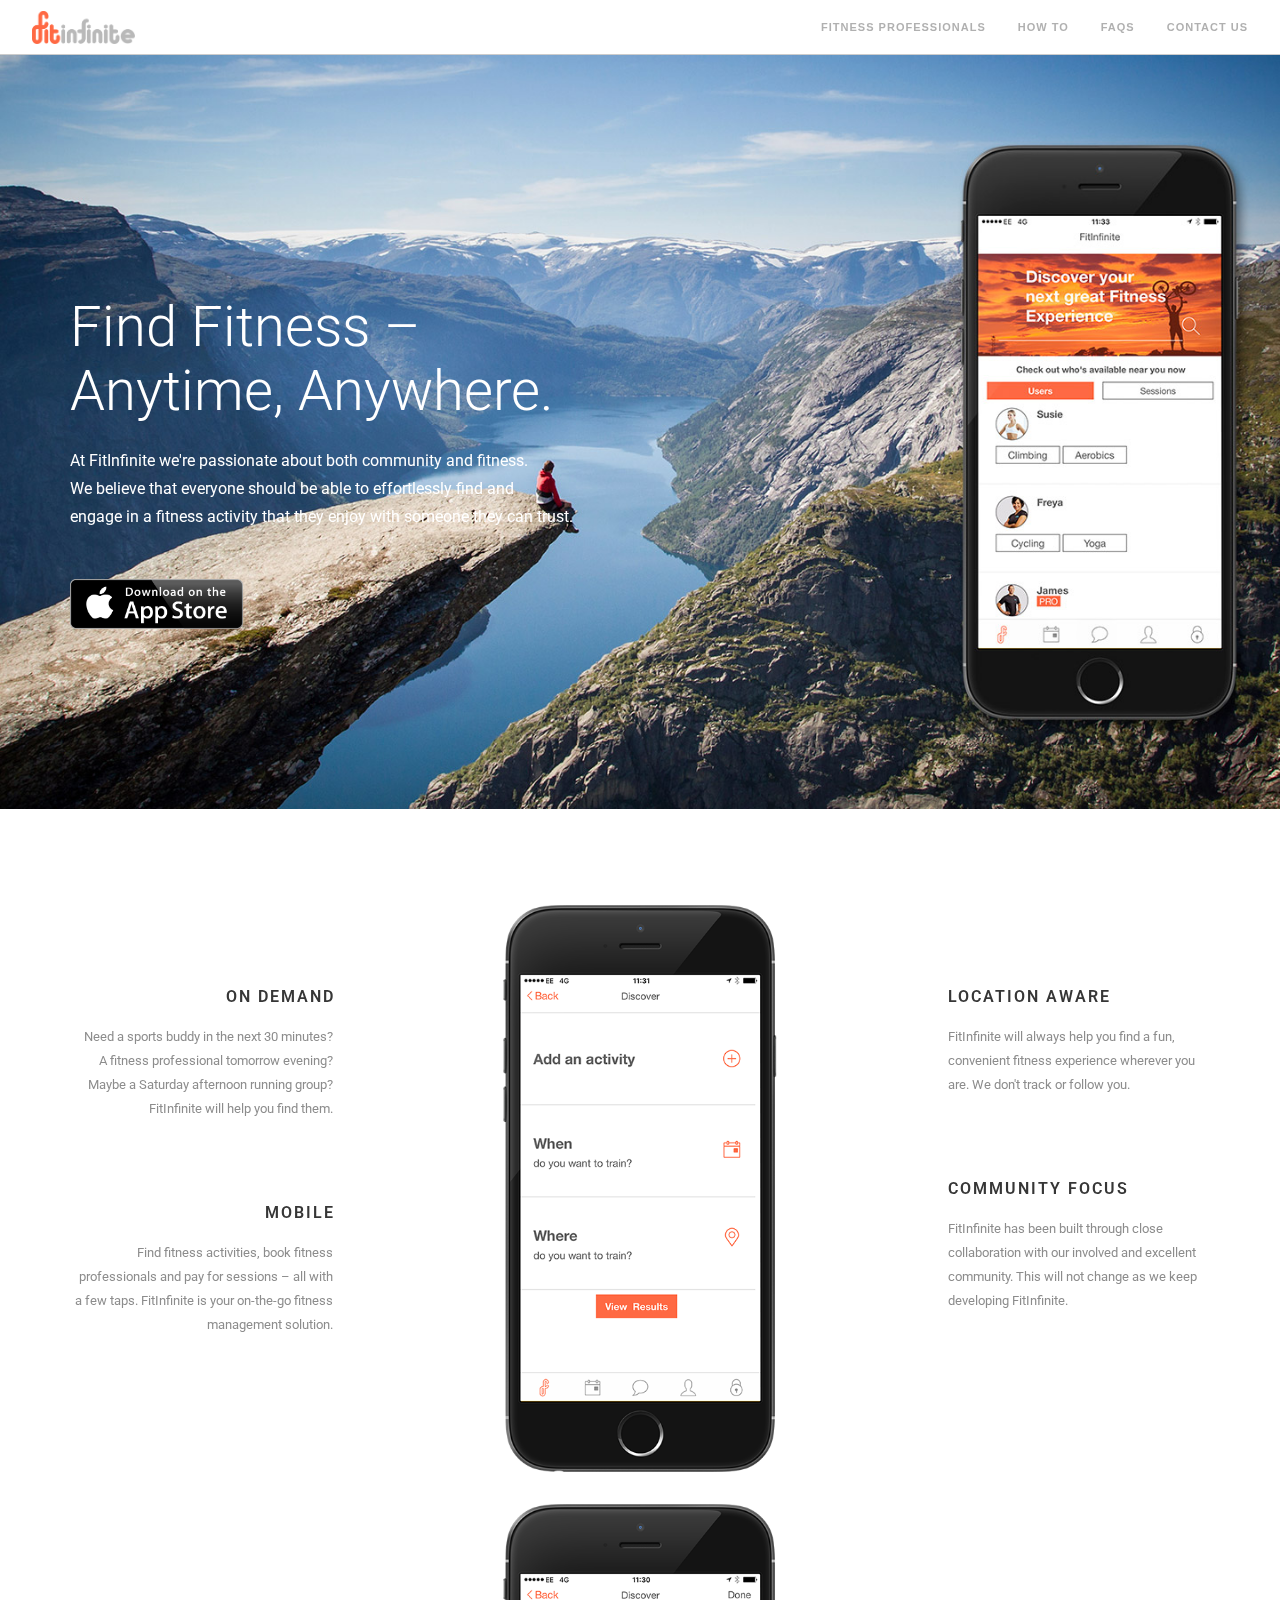
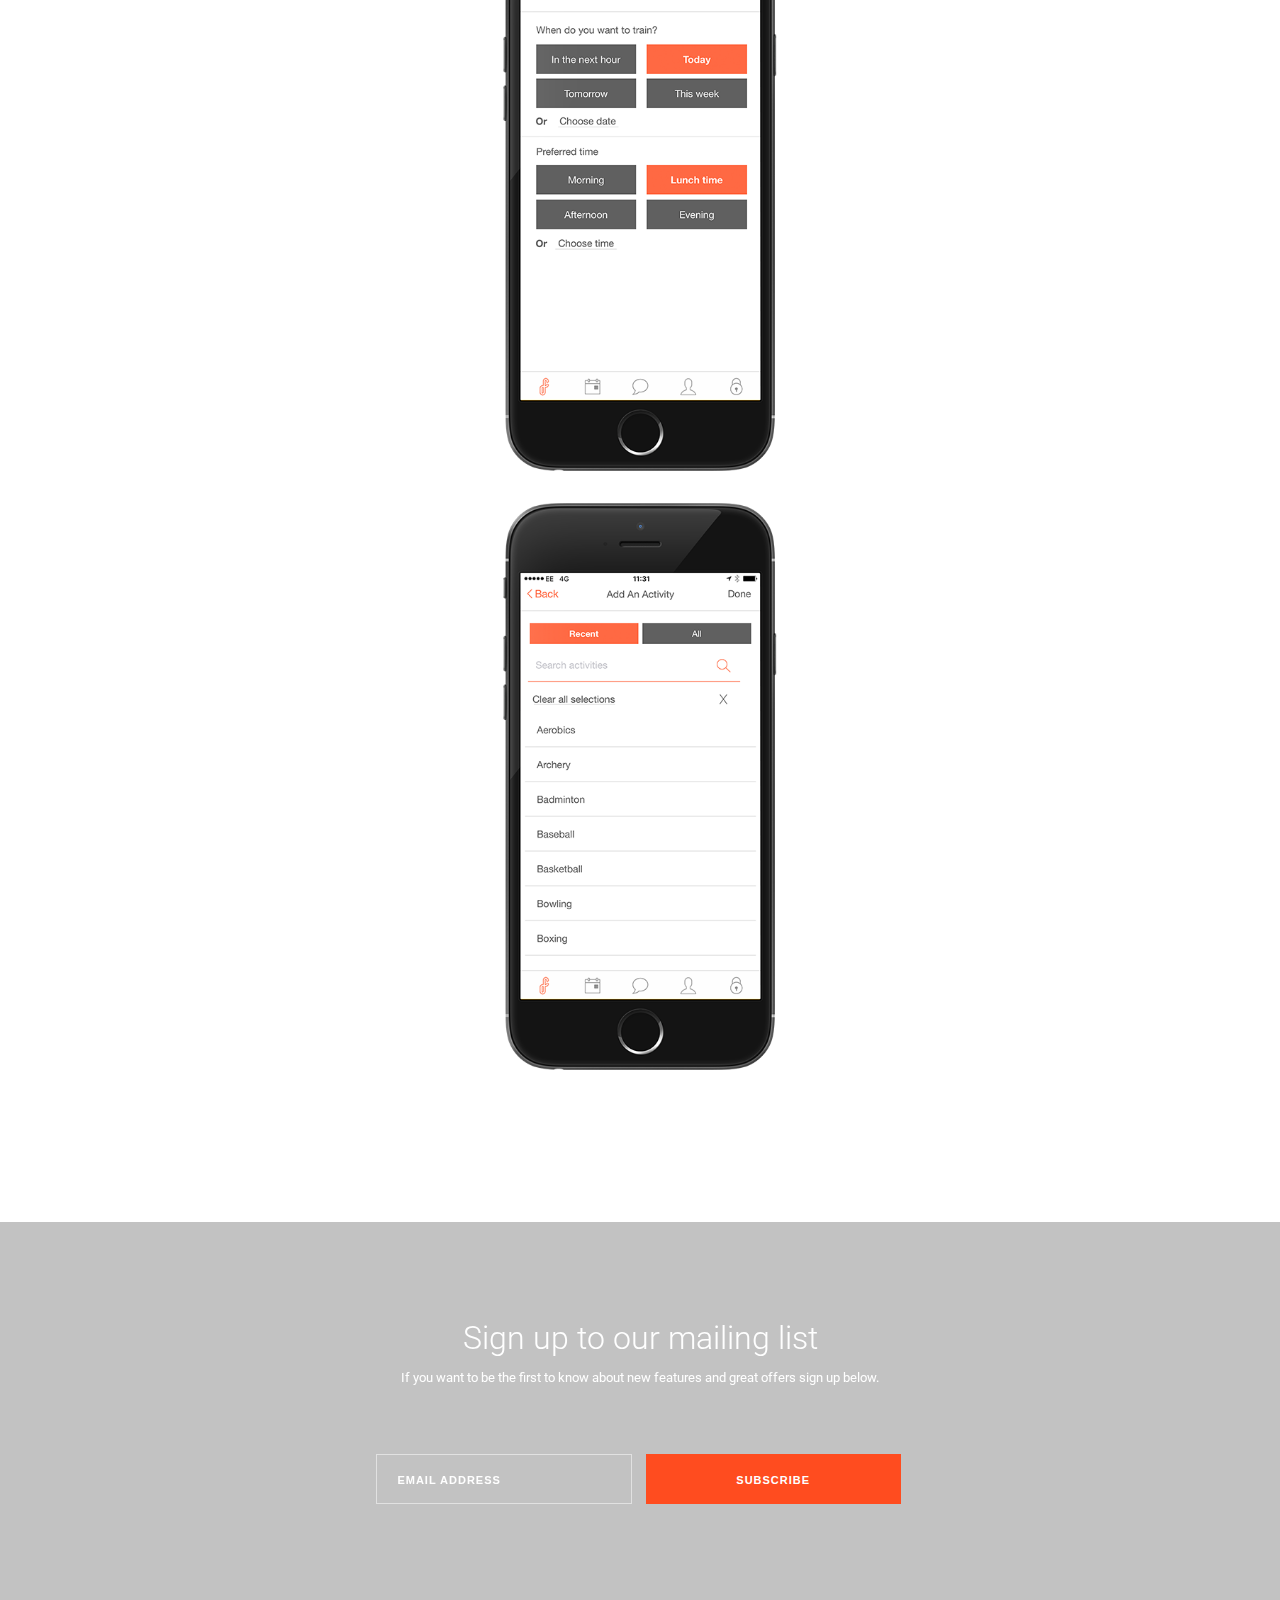
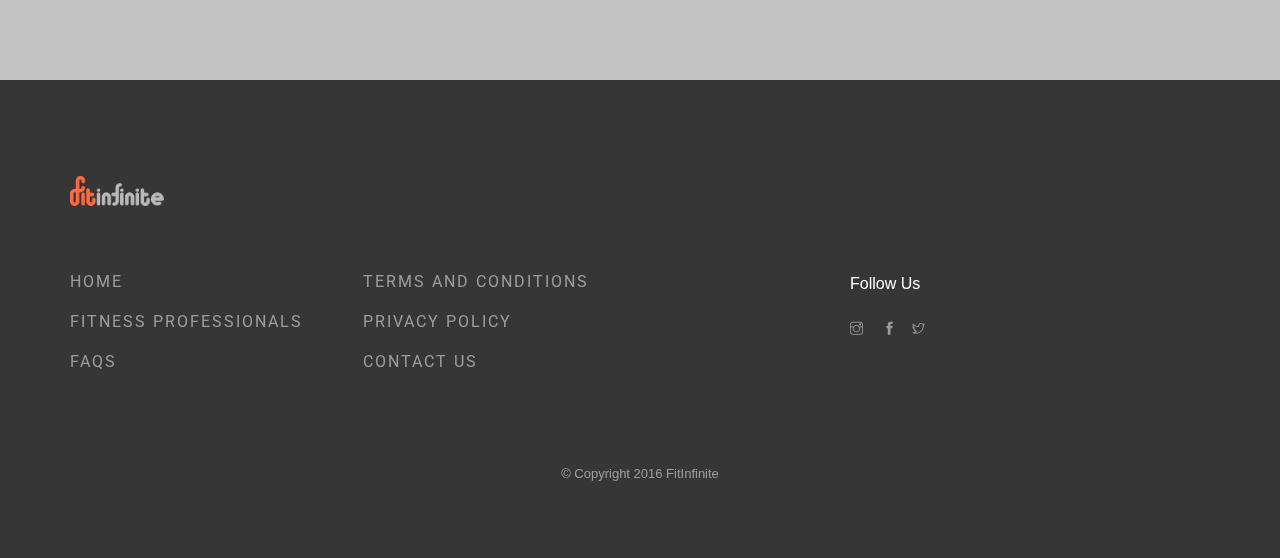
==== index.html @ f6d62c4b "Updates all website pages for app launch, added new pages and tweaked CSS." ====
<!doctype html>
<html lang="en">
    <head>
        <meta charset="utf-8">
        <title>FitInfinite</title>
        <meta name="description" content="fitinfinite, home page, sports buddy, trainer, fitness professional, fitness buddy, fitness app, sports app, trainer app, fitness app"/>
        <meta name="viewport" content="width=device-width, initial-scale=1.0">
        <link href="css/font-awesome.min.css" rel="stylesheet" type="text/css" media="all">
        <link href="css/themify-icons.css" rel="stylesheet" type="text/css" media="all" />
        <link href="css/bootstrap.css" rel="stylesheet" type="text/css" media="all" />
        <link href="css/theme-orange.css" rel="stylesheet" type="text/css" media="all" />
        <link href="css/custom.css" rel="stylesheet" type="text/css" media="all" />
        <link href='http://fonts.googleapis.com/css?family=Lato:300,400%7CRaleway:100,400,300,500,600,700%7COpen+Sans:400,500,600' rel='stylesheet' type='text/css'>
        <link href="http://fonts.googleapis.com/css?family=Roboto:100,300,400,600,700" rel="stylesheet" type="text/css">
        <link href="css/font-roboto.css" rel="stylesheet" type="text/css">
        <script>
          (function(i,s,o,g,r,a,m){i['GoogleAnalyticsObject']=r;i[r]=i[r]||function(){
          (i[r].q=i[r].q||[]).push(arguments)},i[r].l=1*new Date();a=s.createElement(o),
          m=s.getElementsByTagName(o)[0];a.async=1;a.src=g;m.parentNode.insertBefore(a,m)
          })(window,document,'script','https://www.google-analytics.com/analytics.js','ga');

          ga('create', 'UA-62111840-4', 'auto');
          ga('send', 'pageview');

        </script>
    </head>

    <body class="scroll-assist">

		<div class="nav-container"><nav>
		        <div class="nav-bar">
		            <div class="module left">
		                <a href="index.html" target="_self">
		                    <img class="logo logo-light" alt="Foundry" src="img/logo-light.png">
		                    <div class="vnu"><img class="logo logo-dark" alt="FitInfinite" src="img/fitinfinite-website-logo.png"></div>
		                </a>
		            </div>
		            <div class="module widget-handle mobile-toggle right visible-sm visible-xs">
		                <i class="ti-menu"></i>
		            </div>
		            <div class="module-group right">
		                <div class="module left">
		                    <ul class="menu">
                          <li>
                              <a href="fitnessprofessionals.html" target="_self">Fitness Professionals</a>
                          </li><li class="vpf">
                              <a href="howto.html" class="inner-link" target="_self">How To</a>
                          </li><li class="vpf">
                              <a href="faqs.html" target="_self">FAQs</a>
                          </li><li class="vpf">
                              <a href="contactus.html" target="_self">Contact Us</a>
                          </li>


		                    </ul>
		                </div>


		            </div>

		        </div>
		    </nav>

		</div>

		<div class="main-container">

		<section class="image-bg pt240 pb180 pt-xs-80 pb-xs-80">
				<div class="background-image-holder">
					<img alt="image" class="background-image" src="img/fitinfinite-homepage-iphone.jpg">
				</div>

				<div class="container">
					<div class="row">
						<div class="col-md-8 col-sm-12">
							<h1>Find Fitness – <br>Anytime, Anywhere.</h1>
							<p class="lead mb48 mb-xs-32">At FitInfinite we're passionate about both community and fitness.&nbsp;<br>We believe that everyone should be able to effortlessly find and <br>engage in a fitness activity that they enjoy with someone they can trust.</p>
							<a href="#">
								<img class="image-xs" alt="App Store" src="img/appstore.png">
							</a>
						</div>
					</div>

				</div>

			</section>

			<section>
				<div class="container">
					<div class="row">
						<div class="col-md-6 col-md-push-3 text-center">
							<div class="image-slider slider-paging-controls controls-outside">
								<ul class="slides">

									<li class="mb32">
										<img alt="FitInfinite app" src="img/fitinfinite-website-home-carousel-1.png">
									</li><li class="mb32">
										<img alt="FitInfinite app" src="img/fitinfinite-website-home-carousel-2.png">
									</li><li class="mb32">
										<img alt="FitInfinite app" src="img/fitinfinite-website-home-carousel-3.png">
									</li>

								</ul>
							</div>
						</div>

						<div class="col-md-3 col-md-pull-6">
							<div class="mt80 mt-xs-80 text-right text-left-xs">
								<h5 class="uppercase bold mb16">on demand</h5>
								<p class="fade-1-4">Need a sports buddy in the next 30 minutes? <br>A fitness professional tomorrow evening?<br>Maybe a Saturday afternoon running group? FitInfinite will help you find them.
								</p>
							</div>

							<div class="mt80 mt-xs-0 text-right text-left-xs">
								<h5 class="uppercase bold mb16">Mobile</h5>
								<p class="fade-1-4">
									Find fitness activities, book fitness professionals and pay for sessions – all with a few taps. FitInfinite is your on-the-go fitness management solution.
								</p>
							</div>
						</div>

						<div class="col-md-3">
							<div class="mt80 mt-xs-0">
								<h5 class="uppercase bold mb16">Location aware</h5>
								<p class="fade-1-4">FitInfinite will always help you find a fun, convenient fitness experience wherever you are. We don't track or follow you. </p>
							</div>

							<div class="mt80 mt-xs-0">
								<h5 class="uppercase bold mb16">community focus</h5>
								<p class="fade-1-4">FitInfinite has been built through close collaboration with our involved and excellent community.&nbsp;This will not change as we keep developing FitInfinite.</p>
							</div>
						</div>
					</div>

				</div>

			</section>

			<section class="image-bg overlay parallax">
		            <div class="background-image-holder">
		                <img alt="image" class="background-image" src="img/home-2-5.jpg">
		            </div>
		            <div class="container">
		                <div class="row mb40 mb-xs-24">
		                    <div class="col-sm-12 text-center">
		                        <h3 class="mb8">Sign up to our mailing list</h3>
		                        <p>If you want to be the first to know about new features and great offers sign up below.</p>
		                    </div>
		                </div>

		                <div class="row mb80 mb-xs-24">
		                    <div class="col-sm-6 col-sm-offset-3">
		                        <form class="form-newsletter halves" data-success="Thanks for subscribing!" data-error="Oops, that doesn't look like a valid email address. Please try again.">
		                            <input type="text" name="email" class="mb0 transparent validate-email validate-required signup-email-field" placeholder="Email Address">
		                            <button type="submit" class="mb0">Subscribe</button>
		                            <iframe srcdoc="<!-- Begin MailChimp Signup Form --> <link href=&quot;//cdn-images.mailchimp.com/embedcode/classic-10_7.css&quot; rel=&quot;stylesheet&quot; type=&quot;text/css&quot;> <style type=&quot;text/css&quot;> 	#mc_embed_signup{background:#fff; clear:left; font:14px Helvetica,Arial,sans-serif; } 	/* Add your own MailChimp form style overrides in your site stylesheet or in this style block. 	   We recommend moving this block and the preceding CSS link to the HEAD of your HTML file. */ </style> <div id=&quot;mc_embed_signup&quot;> <form action=&quot;//fitinfinite.us11.list-manage.com/subscribe/post?u=5bc801bda2209644a57f7d659&amp;amp;id=4d3ee7afa7&quot; method=&quot;post&quot; id=&quot;mc-embedded-subscribe-form&quot; name=&quot;mc-embedded-subscribe-form&quot; class=&quot;validate&quot; target=&quot;_blank&quot; novalidate>     <div id=&quot;mc_embed_signup_scroll&quot;> 	<h2>Subscribe to our mailing list</h2> <div class=&quot;indicates-required&quot;><span class=&quot;asterisk&quot;>*</span> indicates required</div> <div class=&quot;mc-field-group&quot;> 	<label for=&quot;mce-EMAIL&quot;>Email Address  <span class=&quot;asterisk&quot;>*</span> </label> 	<input type=&quot;email&quot; value=&quot;&quot; name=&quot;EMAIL&quot; class=&quot;required email&quot; id=&quot;mce-EMAIL&quot;> </div> 	<div id=&quot;mce-responses&quot; class=&quot;clear&quot;> 		<div class=&quot;response&quot; id=&quot;mce-error-response&quot; style=&quot;display:none&quot;></div> 		<div class=&quot;response&quot; id=&quot;mce-success-response&quot; style=&quot;display:none&quot;></div> 	</div>    <!-- real people should not fill this in and expect good things - do not remove this or risk form bot signups-->     <div style=&quot;position: absolute; left: -5000px;&quot; aria-hidden=&quot;true&quot;><input type=&quot;text&quot; name=&quot;b_5bc801bda2209644a57f7d659_4d3ee7afa7&quot; tabindex=&quot;-1&quot; value=&quot;&quot;></div>     <div class=&quot;clear&quot;><input type=&quot;submit&quot; value=&quot;Subscribe&quot; name=&quot;subscribe&quot; id=&quot;mc-embedded-subscribe&quot; class=&quot;button&quot;></div>     </div> </form> </div> <script type='text/javascript' src='//s3.amazonaws.com/downloads.mailchimp.com/js/mc-validate.js'></script><script type='text/javascript'>(function($) {window.fnames = new Array(); window.ftypes = new Array();fnames[0]='EMAIL';ftypes[0]='email';}(jQuery));var $mcj = jQuery.noConflict(true);</script> <!--End mc_embed_signup-->" class="mail-list-form">
		                            </iframe>
		                        </form>
		                    </div>
		                </div>



		            </div>

		        </section><footer class="footer-2 bg-dark pt96 pt-xs-40">
				<div class="container">
					<div class="row mb64 mb-xs-24">
						<div class="col-sm-12">
							<a href="#">
								<div class="vnu"><img alt="FitInfinite" class="image-xxs" src="img/fitinfinite-website-logo.png"></div>
							</a>
						</div>
					</div>
					<div class="row mb64 mb-xs-24">
						<div class="col-md-3 col-sm-4">
              <ul>
								<li><a href="index.html" target="_self"><h5 class="uppercase mb16 fade-on-hover">Home</h5></a></li>
								<li><a href="fitnessprofessionals.html" target="_self"><h5 class="uppercase mb16 fade-on-hover">Fitness Professionals</h5></a></li>
                <li><a href="faqs.html" target="_self"><h5 class="uppercase mb16 fade-on-hover vpf">FAQs</h5></a></li>
							</ul>
						</div>

						<div class="col-md-3 col-sm-4">
							<ul>
								<li><a href="termsandconditions.html" target="_self"><h5 class="uppercase mb16 fade-on-hover">Terms and Conditions</h5></a></li>
                <li><a href="privacypolicy.html" target="_self"><h5 class="uppercase mb16 fade-on-hover vpf">Privacy Policy</h5></a></li>
                <li><a href="contactus.html" target="_self"><h5 class="uppercase mb16 fade-on-hover vpf">Contact Us</h5></a></li>
							</ul>
						</div>

						<div class="col-md-4 col-md-offset-2 col-sm-4">
							<p class="lead">Follow Us</p>
							<ul class="list-inline social-list">
								<li><a href="https://www.instagram.com/fitinfinite/" target="_blank"><i class="ti ti-instagram"></i></a></li>
								<li><a href="https://www.facebook.com/fitinfinite" target="_blank"><i class="ti ti-facebook"></i></a></li><li class="vpf"><a href="https://twitter.com/fit_infinite" target="_blank"><i class="ti ti-twitter"></i></a></li>


							</ul>
						</div>
					</div>

					<div class="row fade-half">
						<div class="col-sm-12 text-center">
							<span>© Copyright 2016 FitInfinite</span>
						</div>
					</div>
				</div>
			</footer></div>


	<script src="js/jquery.min.js"></script>
        <script src="js/bootstrap.min.js"></script>
        <script src="js/smooth-scroll.min.js"></script>
        <script src="js/parallax.js"></script>
        <script src="js/scripts.js"></script>
    </body>
</html>
---- css/themify-icons.css ----
@font-face {
	font-family: 'themify';
	src:url('../fonts/themify.eot?');
	src:url('../fonts/themify.eot?#iefix-fvbane') format('embedded-opentype'),
		url('../fonts/themify.woff') format('woff'),
		url('../fonts/themify.ttf') format('truetype'),
		url('../fonts/themify.svg') format('svg');
	font-weight: normal;
	font-style: normal;
}

[class^="ti-"], [class*=" ti-"] {
	font-family: 'themify';
	speak: none;
	font-style: normal;
	font-weight: normal;
	font-variant: normal;
	text-transform: none;
	line-height: 1;

	/* Better Font Rendering =========== */
	-webkit-font-smoothing: antialiased;
	-moz-osx-font-smoothing: grayscale;
}

.ti-wand:before {
	content: "\e600";
}
.ti-volume:before {
	content: "\e601";
}
.ti-user:before {
	content: "\e602";
}
.ti-unlock:before {
	content: "\e603";
}
.ti-unlink:before {
	content: "\e604";
}
.ti-trash:before {
	content: "\e605";
}
.ti-thought:before {
	content: "\e606";
}
.ti-target:before {
	content: "\e607";
}
.ti-tag:before {
	content: "\e608";
}
.ti-tablet:before {
	content: "\e609";
}
.ti-star:before {
	content: "\e60a";
}
.ti-spray:before {
	content: "\e60b";
}
.ti-signal:before {
	content: "\e60c";
}
.ti-shopping-cart:before {
	content: "\e60d";
}
.ti-shopping-cart-full:before {
	content: "\e60e";
}
.ti-settings:before {
	content: "\e60f";
}
.ti-search:before {
	content: "\e610";
}
.ti-zoom-in:before {
	content: "\e611";
}
.ti-zoom-out:before {
	content: "\e612";
}
.ti-cut:before {
	content: "\e613";
}
.ti-ruler:before {
	content: "\e614";
}
.ti-ruler-pencil:before {
	content: "\e615";
}
.ti-ruler-alt:before {
	content: "\e616";
}
.ti-bookmark:before {
	content: "\e617";
}
.ti-bookmark-alt:before {
	content: "\e618";
}
.ti-reload:before {
	content: "\e619";
}
.ti-plus:before {
	content: "\e61a";
}
.ti-pin:before {
	content: "\e61b";
}
.ti-pencil:before {
	content: "\e61c";
}
.ti-pencil-alt:before {
	content: "\e61d";
}
.ti-paint-roller:before {
	content: "\e61e";
}
.ti-paint-bucket:before {
	content: "\e61f";
}
.ti-na:before {
	content: "\e620";
}
.ti-mobile:before {
	content: "\e621";
}
.ti-minus:before {
	content: "\e622";
}
.ti-medall:before {
	content: "\e623";
}
.ti-medall-alt:before {
	content: "\e624";
}
.ti-marker:before {
	content: "\e625";
}
.ti-marker-alt:before {
	content: "\e626";
}
.ti-arrow-up:before {
	content: "\e627";
}
.ti-arrow-right:before {
	content: "\e628";
}
.ti-arrow-left:before {
	content: "\e629";
}
.ti-arrow-down:before {
	content: "\e62a";
}
.ti-lock:before {
	content: "\e62b";
}
.ti-location-arrow:before {
	content: "\e62c";
}
.ti-link:before {
	content: "\e62d";
}
.ti-layout:before {
	content: "\e62e";
}
.ti-layers:before {
	content: "\e62f";
}
.ti-layers-alt:before {
	content: "\e630";
}
.ti-key:before {
	content: "\e631";
}
.ti-import:before {
	content: "\e632";
}
.ti-image:before {
	content: "\e633";
}
.ti-heart:before {
	content: "\e634";
}
.ti-heart-broken:before {
	content: "\e635";
}
.ti-hand-stop:before {
	content: "\e636";
}
.ti-hand-open:before {
	content: "\e637";
}
.ti-hand-drag:before {
	content: "\e638";
}
.ti-folder:before {
	content: "\e639";
}
.ti-flag:before {
	content: "\e63a";
}
.ti-flag-alt:before {
	content: "\e63b";
}
.ti-flag-alt-2:before {
	content: "\e63c";
}
.ti-eye:before {
	content: "\e63d";
}
.ti-export:before {
	content: "\e63e";
}
.ti-exchange-vertical:before {
	content: "\e63f";
}
.ti-desktop:before {
	content: "\e640";
}
.ti-cup:before {
	content: "\e641";
}
.ti-crown:before {
	content: "\e642";
}
.ti-comments:before {
	content: "\e643";
}
.ti-comment:before {
	content: "\e644";
}
.ti-comment-alt:before {
	content: "\e645";
}
.ti-close:before {
	content: "\e646";
}
.ti-clip:before {
	content: "\e647";
}
.ti-angle-up:before {
	content: "\e648";
}
.ti-angle-right:before {
	content: "\e649";
}
.ti-angle-left:before {
	content: "\e64a";
}
.ti-angle-down:before {
	content: "\e64b";
}
.ti-check:before {
	content: "\e64c";
}
.ti-check-box:before {
	content: "\e64d";
}
.ti-camera:before {
	content: "\e64e";
}
.ti-announcement:before {
	content: "\e64f";
}
.ti-brush:before {
	content: "\e650";
}
.ti-briefcase:before {
	content: "\e651";
}
.ti-bolt:before {
	content: "\e652";
}
.ti-bolt-alt:before {
	content: "\e653";
}
.ti-blackboard:before {
	content: "\e654";
}
.ti-bag:before {
	content: "\e655";
}
.ti-move:before {
	content: "\e656";
}
.ti-arrows-vertical:before {
	content: "\e657";
}
.ti-arrows-horizontal:before {
	content: "\e658";
}
.ti-fullscreen:before {
	content: "\e659";
}
.ti-arrow-top-right:before {
	content: "\e65a";
}
.ti-arrow-top-left:before {
	content: "\e65b";
}
.ti-arrow-circle-up:before {
	content: "\e65c";
}
.ti-arrow-circle-right:before {
	content: "\e65d";
}
.ti-arrow-circle-left:before {
	content: "\e65e";
}
.ti-arrow-circle-down:before {
	content: "\e65f";
}
.ti-angle-double-up:before {
	content: "\e660";
}
.ti-angle-double-right:before {
	content: "\e661";
}
.ti-angle-double-left:before {
	content: "\e662";
}
.ti-angle-double-down:before {
	content: "\e663";
}
.ti-zip:before {
	content: "\e664";
}
.ti-world:before {
	content: "\e665";
}
.ti-wheelchair:before {
	content: "\e666";
}
.ti-view-list:before {
	content: "\e667";
}
.ti-view-list-alt:before {
	content: "\e668";
}
.ti-view-grid:before {
	content: "\e669";
}
.ti-uppercase:before {
	content: "\e66a";
}
.ti-upload:before {
	content: "\e66b";
}
.ti-underline:before {
	content: "\e66c";
}
.ti-truck:before {
	content: "\e66d";
}
.ti-timer:before {
	content: "\e66e";
}
.ti-ticket:before {
	content: "\e66f";
}
.ti-thumb-up:before {
	content: "\e670";
}
.ti-thumb-down:before {
	content: "\e671";
}
.ti-text:before {
	content: "\e672";
}
.ti-stats-up:before {
	content: "\e673";
}
.ti-stats-down:before {
	content: "\e674";
}
.ti-split-v:before {
	content: "\e675";
}
.ti-split-h:before {
	content: "\e676";
}
.ti-smallcap:before {
	content: "\e677";
}
.ti-shine:before {
	content: "\e678";
}
.ti-shift-right:before {
	content: "\e679";
}
.ti-shift-left:before {
	content: "\e67a";
}
.ti-shield:before {
	content: "\e67b";
}
.ti-notepad:before {
	content: "\e67c";
}
.ti-server:before {
	content: "\e67d";
}
.ti-quote-right:before {
	content: "\e67e";
}
.ti-quote-left:before {
	content: "\e67f";
}
.ti-pulse:before {
	content: "\e680";
}
.ti-printer:before {
	content: "\e681";
}
.ti-power-off:before {
	content: "\e682";
}
.ti-plug:before {
	content: "\e683";
}
.ti-pie-chart:before {
	content: "\e684";
}
.ti-paragraph:before {
	content: "\e685";
}
.ti-panel:before {
	content: "\e686";
}
.ti-package:before {
	content: "\e687";
}
.ti-music:before {
	content: "\e688";
}
.ti-music-alt:before {
	content: "\e689";
}
.ti-mouse:before {
	content: "\e68a";
}
.ti-mouse-alt:before {
	content: "\e68b";
}
.ti-money:before {
	content: "\e68c";
}
.ti-microphone:before {
	content: "\e68d";
}
.ti-menu:before {
	content: "\e68e";
}
.ti-menu-alt:before {
	content: "\e68f";
}
.ti-map:before {
	content: "\e690";
}
.ti-map-alt:before {
	content: "\e691";
}
.ti-loop:before {
	content: "\e692";
}
.ti-location-pin:before {
	content: "\e693";
}
.ti-list:before {
	content: "\e694";
}
.ti-light-bulb:before {
	content: "\e695";
}
.ti-Italic:before {
	content: "\e696";
}
.ti-info:before {
	content: "\e697";
}
.ti-infinite:before {
	content: "\e698";
}
.ti-id-badge:before {
	content: "\e699";
}
.ti-hummer:before {
	content: "\e69a";
}
.ti-home:before {
	content: "\e69b";
}
.ti-help:before {
	content: "\e69c";
}
.ti-headphone:before {
	content: "\e69d";
}
.ti-harddrives:before {
	content: "\e69e";
}
.ti-harddrive:before {
	content: "\e69f";
}
.ti-gift:before {
	content: "\e6a0";
}
.ti-game:before {
	content: "\e6a1";
}
.ti-filter:before {
	content: "\e6a2";
}
.ti-files:before {
	content: "\e6a3";
}
.ti-file:before {
	content: "\e6a4";
}
.ti-eraser:before {
	content: "\e6a5";
}
.ti-envelope:before {
	content: "\e6a6";
}
.ti-download:before {
	content: "\e6a7";
}
.ti-direction:before {
	content: "\e6a8";
}
.ti-direction-alt:before {
	content: "\e6a9";
}
.ti-dashboard:before {
	content: "\e6aa";
}
.ti-control-stop:before {
	content: "\e6ab";
}
.ti-control-shuffle:before {
	content: "\e6ac";
}
.ti-control-play:before {
	content: "\e6ad";
}
.ti-control-pause:before {
	content: "\e6ae";
}
.ti-control-forward:before {
	content: "\e6af";
}
.ti-control-backward:before {
	content: "\e6b0";
}
.ti-cloud:before {
	content: "\e6b1";
}
.ti-cloud-up:before {
	content: "\e6b2";
}
.ti-cloud-down:before {
	content: "\e6b3";
}
.ti-clipboard:before {
	content: "\e6b4";
}
.ti-car:before {
	content: "\e6b5";
}
.ti-calendar:before {
	content: "\e6b6";
}
.ti-book:before {
	content: "\e6b7";
}
.ti-bell:before {
	content: "\e6b8";
}
.ti-basketball:before {
	content: "\e6b9";
}
.ti-bar-chart:before {
	content: "\e6ba";
}
.ti-bar-chart-alt:before {
	content: "\e6bb";
}
.ti-back-right:before {
	content: "\e6bc";
}
.ti-back-left:before {
	content: "\e6bd";
}
.ti-arrows-corner:before {
	content: "\e6be";
}
.ti-archive:before {
	content: "\e6bf";
}
.ti-anchor:before {
	content: "\e6c0";
}
.ti-align-right:before {
	content: "\e6c1";
}
.ti-align-left:before {
	content: "\e6c2";
}
.ti-align-justify:before {
	content: "\e6c3";
}
.ti-align-center:before {
	content: "\e6c4";
}
.ti-alert:before {
	content: "\e6c5";
}
.ti-alarm-clock:before {
	content: "\e6c6";
}
.ti-agenda:before {
	content: "\e6c7";
}
.ti-write:before {
	content: "\e6c8";
}
.ti-window:before {
	content: "\e6c9";
}
.ti-widgetized:before {
	content: "\e6ca";
}
.ti-widget:before {
	content: "\e6cb";
}
.ti-widget-alt:before {
	content: "\e6cc";
}
.ti-wallet:before {
	content: "\e6cd";
}
.ti-video-clapper:before {
	content: "\e6ce";
}
.ti-video-camera:before {
	content: "\e6cf";
}
.ti-vector:before {
	content: "\e6d0";
}
.ti-themify-logo:before {
	content: "\e6d1";
}
.ti-themify-favicon:before {
	content: "\e6d2";
}
.ti-themify-favicon-alt:before {
	content: "\e6d3";
}
.ti-support:before {
	content: "\e6d4";
}
.ti-stamp:before {
	content: "\e6d5";
}
.ti-split-v-alt:before {
	content: "\e6d6";
}
.ti-slice:before {
	content: "\e6d7";
}
.ti-shortcode:before {
	content: "\e6d8";
}
.ti-shift-right-alt:before {
	content: "\e6d9";
}
.ti-shift-left-alt:before {
	content: "\e6da";
}
.ti-ruler-alt-2:before {
	content: "\e6db";
}
.ti-receipt:before {
	content: "\e6dc";
}
.ti-pin2:before {
	content: "\e6dd";
}
.ti-pin-alt:before {
	content: "\e6de";
}
.ti-pencil-alt2:before {
	content: "\e6df";
}
.ti-palette:before {
	content: "\e6e0";
}
.ti-more:before {
	content: "\e6e1";
}
.ti-more-alt:before {
	content: "\e6e2";
}
.ti-microphone-alt:before {
	content: "\e6e3";
}
.ti-magnet:before {
	content: "\e6e4";
}
.ti-line-double:before {
	content: "\e6e5";
}
.ti-line-dotted:before {
	content: "\e6e6";
}
.ti-line-dashed:before {
	content: "\e6e7";
}
.ti-layout-width-full:before {
	content: "\e6e8";
}
.ti-layout-width-default:before {
	content: "\e6e9";
}
.ti-layout-width-default-alt:before {
	content: "\e6ea";
}
.ti-layout-tab:before {
	content: "\e6eb";
}
.ti-layout-tab-window:before {
	content: "\e6ec";
}
.ti-layout-tab-v:before {
	content: "\e6ed";
}
.ti-layout-tab-min:before {
	content: "\e6ee";
}
.ti-layout-slider:before {
	content: "\e6ef";
}
.ti-layout-slider-alt:before {
	content: "\e6f0";
}
.ti-layout-sidebar-right:before {
	content: "\e6f1";
}
.ti-layout-sidebar-none:before {
	content: "\e6f2";
}
.ti-layout-sidebar-left:before {
	content: "\e6f3";
}
.ti-layout-placeholder:before {
	content: "\e6f4";
}
.ti-layout-menu:before {
	content: "\e6f5";
}
.ti-layout-menu-v:before {
	content: "\e6f6";
}
.ti-layout-menu-separated:before {
	content: "\e6f7";
}
.ti-layout-menu-full:before {
	content: "\e6f8";
}
.ti-layout-media-right-alt:before {
	content: "\e6f9";
}
.ti-layout-media-right:before {
	content: "\e6fa";
}
.ti-layout-media-overlay:before {
	content: "\e6fb";
}
.ti-layout-media-overlay-alt:before {
	content: "\e6fc";
}
.ti-layout-media-overlay-alt-2:before {
	content: "\e6fd";
}
.ti-layout-media-left-alt:before {
	content: "\e6fe";
}
.ti-layout-media-left:before {
	content: "\e6ff";
}
.ti-layout-media-center-alt:before {
	content: "\e700";
}
.ti-layout-media-center:before {
	content: "\e701";
}
.ti-layout-list-thumb:before {
	content: "\e702";
}
.ti-layout-list-thumb-alt:before {
	content: "\e703";
}
.ti-layout-list-post:before {
	content: "\e704";
}
.ti-layout-list-large-image:before {
	content: "\e705";
}
.ti-layout-line-solid:before {
	content: "\e706";
}
.ti-layout-grid4:before {
	content: "\e707";
}
.ti-layout-grid3:before {
	content: "\e708";
}
.ti-layout-grid2:before {
	content: "\e709";
}
.ti-layout-grid2-thumb:before {
	content: "\e70a";
}
.ti-layout-cta-right:before {
	content: "\e70b";
}
.ti-layout-cta-left:before {
	content: "\e70c";
}
.ti-layout-cta-center:before {
	content: "\e70d";
}
.ti-layout-cta-btn-right:before {
	content: "\e70e";
}
.ti-layout-cta-btn-left:before {
	content: "\e70f";
}
.ti-layout-column4:before {
	content: "\e710";
}
.ti-layout-column3:before {
	content: "\e711";
}
.ti-layout-column2:before {
	content: "\e712";
}
.ti-layout-accordion-separated:before {
	content: "\e713";
}
.ti-layout-accordion-merged:before {
	content: "\e714";
}
.ti-layout-accordion-list:before {
	content: "\e715";
}
.ti-ink-pen:before {
	content: "\e716";
}
.ti-info-alt:before {
	content: "\e717";
}
.ti-help-alt:before {
	content: "\e718";
}
.ti-headphone-alt:before {
	content: "\e719";
}
.ti-hand-point-up:before {
	content: "\e71a";
}
.ti-hand-point-right:before {
	content: "\e71b";
}
.ti-hand-point-left:before {
	content: "\e71c";
}
.ti-hand-point-down:before {
	content: "\e71d";
}
.ti-gallery:before {
	content: "\e71e";
}
.ti-face-smile:before {
	content: "\e71f";
}
.ti-face-sad:before {
	content: "\e720";
}
.ti-credit-card:before {
	content: "\e721";
}
.ti-control-skip-forward:before {
	content: "\e722";
}
.ti-control-skip-backward:before {
	content: "\e723";
}
.ti-control-record:before {
	content: "\e724";
}
.ti-control-eject:before {
	content: "\e725";
}
.ti-comments-smiley:before {
	content: "\e726";
}
.ti-brush-alt:before {
	content: "\e727";
}
.ti-youtube:before {
	content: "\e728";
}
.ti-vimeo:before {
	content: "\e729";
}
.ti-twitter:before {
	content: "\e72a";
}
.ti-time:before {
	content: "\e72b";
}
.ti-tumblr:before {
	content: "\e72c";
}
.ti-skype:before {
	content: "\e72d";
}
.ti-share:before {
	content: "\e72e";
}
.ti-share-alt:before {
	content: "\e72f";
}
.ti-rocket:before {
	content: "\e730";
}
.ti-pinterest:before {
	content: "\e731";
}
.ti-new-window:before {
	content: "\e732";
}
.ti-microsoft:before {
	content: "\e733";
}
.ti-list-ol:before {
	content: "\e734";
}
.ti-linkedin:before {
	content: "\e735";
}
.ti-layout-sidebar-2:before {
	content: "\e736";
}
.ti-layout-grid4-alt:before {
	content: "\e737";
}
.ti-layout-grid3-alt:before {
	content: "\e738";
}
.ti-layout-grid2-alt:before {
	content: "\e739";
}
.ti-layout-column4-alt:before {
	content: "\e73a";
}
.ti-layout-column3-alt:before {
	content: "\e73b";
}
.ti-layout-column2-alt:before {
	content: "\e73c";
}
.ti-instagram:before {
	content: "\e73d";
}
.ti-google:before {
	content: "\e73e";
}
.ti-github:before {
	content: "\e73f";
}
.ti-flickr:before {
	content: "\e740";
}
.ti-facebook:before {
	content: "\e741";
}
.ti-dropbox:before {
	content: "\e742";
}
.ti-dribbble:before {
	content: "\e743";
}
.ti-apple:before {
	content: "\e744";
}
.ti-android:before {
	content: "\e745";
}
.ti-save:before {
	content: "\e746";
}
.ti-save-alt:before {
	content: "\e747";
}
.ti-yahoo:before {
	content: "\e748";
}
.ti-wordpress:before {
	content: "\e749";
}
.ti-vimeo-alt:before {
	content: "\e74a";
}
.ti-twitter-alt:before {
	content: "\e74b";
}
.ti-tumblr-alt:before {
	content: "\e74c";
}
.ti-trello:before {
	content: "\e74d";
}
.ti-stack-overflow:before {
	content: "\e74e";
}
.ti-soundcloud:before {
	content: "\e74f";
}
.ti-sharethis:before {
	content: "\e750";
}
.ti-sharethis-alt:before {
	content: "\e751";
}
.ti-reddit:before {
	content: "\e752";
}
.ti-pinterest-alt:before {
	content: "\e753";
}
.ti-microsoft-alt:before {
	content: "\e754";
}
.ti-linux:before {
	content: "\e755";
}
.ti-jsfiddle:before {
	content: "\e756";
}
.ti-joomla:before {
	content: "\e757";
}
.ti-html5:before {
	content: "\e758";
}
.ti-flickr-alt:before {
	content: "\e759";
}
.ti-email:before {
	content: "\e75a";
}
.ti-drupal:before {
	content: "\e75b";
}
.ti-dropbox-alt:before {
	content: "\e75c";
}
.ti-css3:before {
	content: "\e75d";
}
.ti-rss:before {
	content: "\e75e";
}
.ti-rss-alt:before {
	content: "\e75f";
}
---- css/custom.css ----
/****** PLACE YOUR CUSTOM STYLES HERE ******/
---- css/font-roboto.css ----
h1,h2,h3,h4,h5,h6, section p, section span{ font-family: 'Roboto','Raleway',"Helvetica Neue", Helvetica, Arial, sans-serif; }
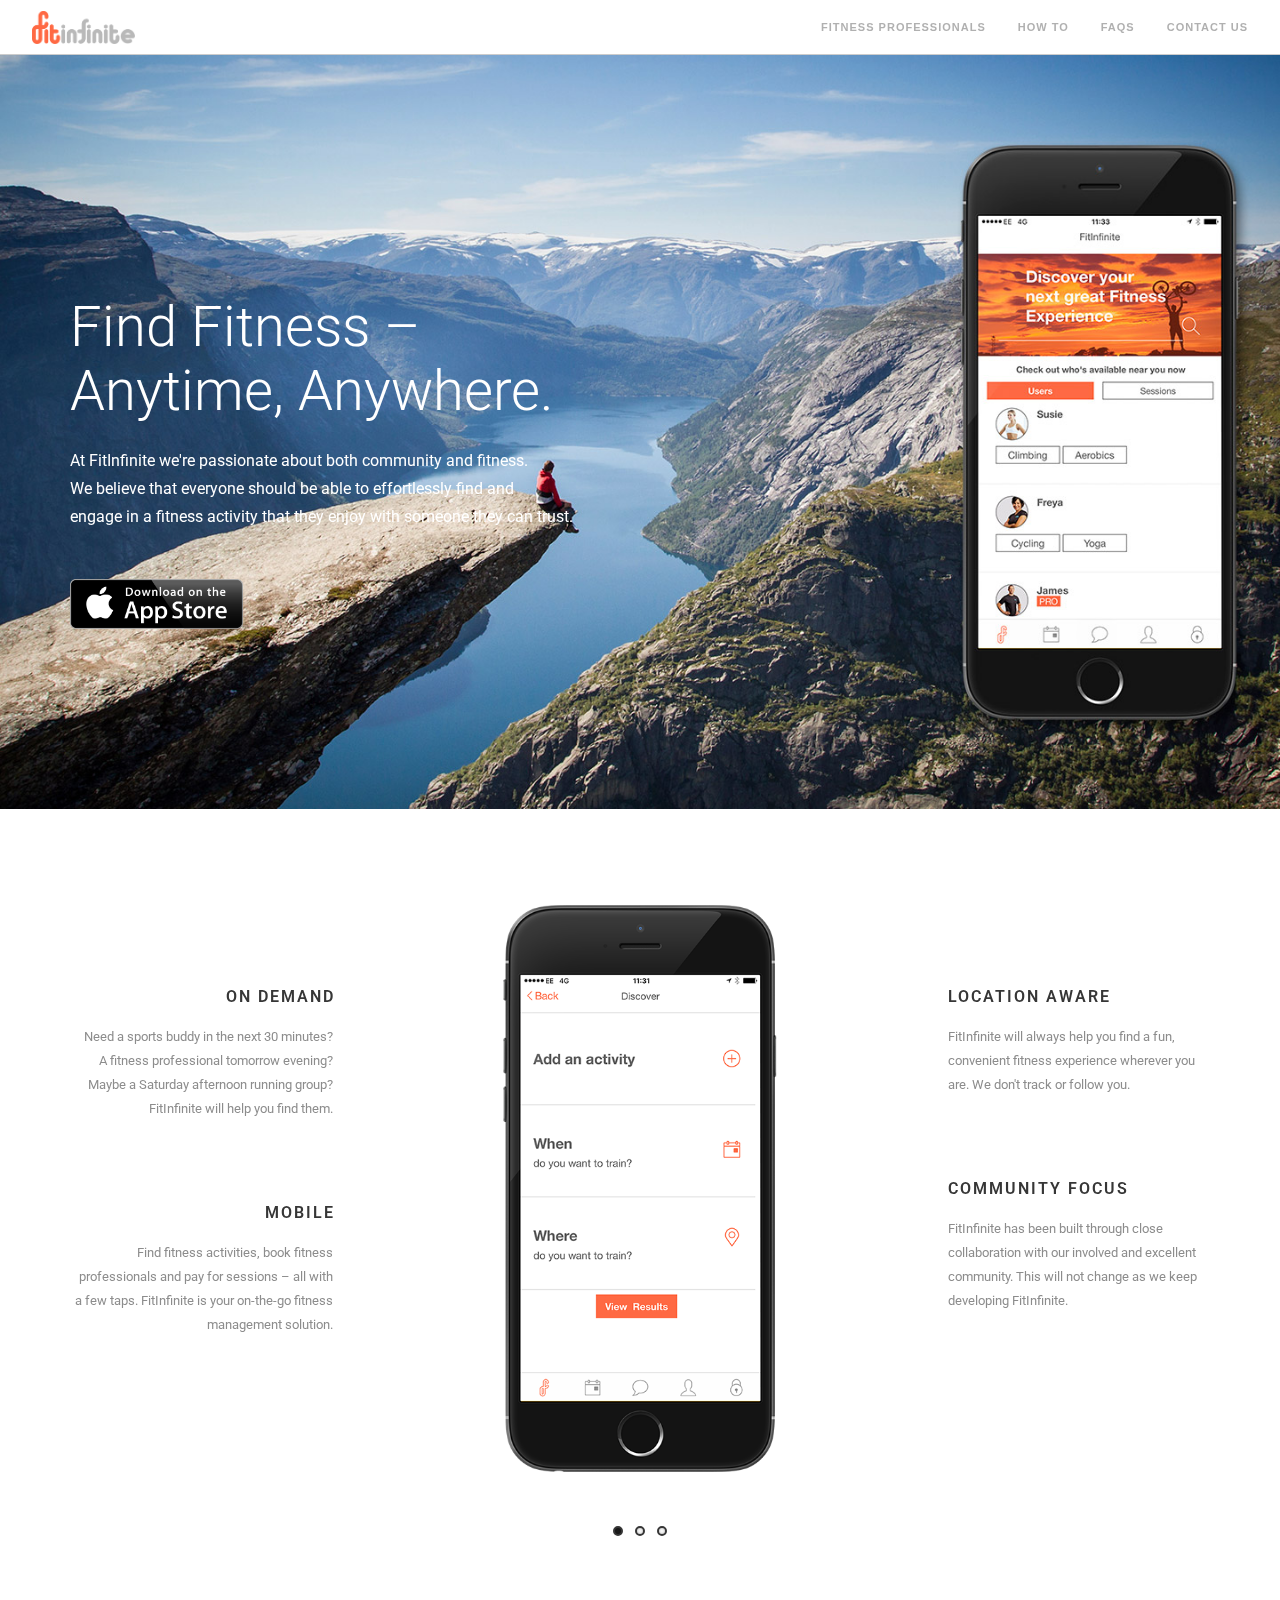
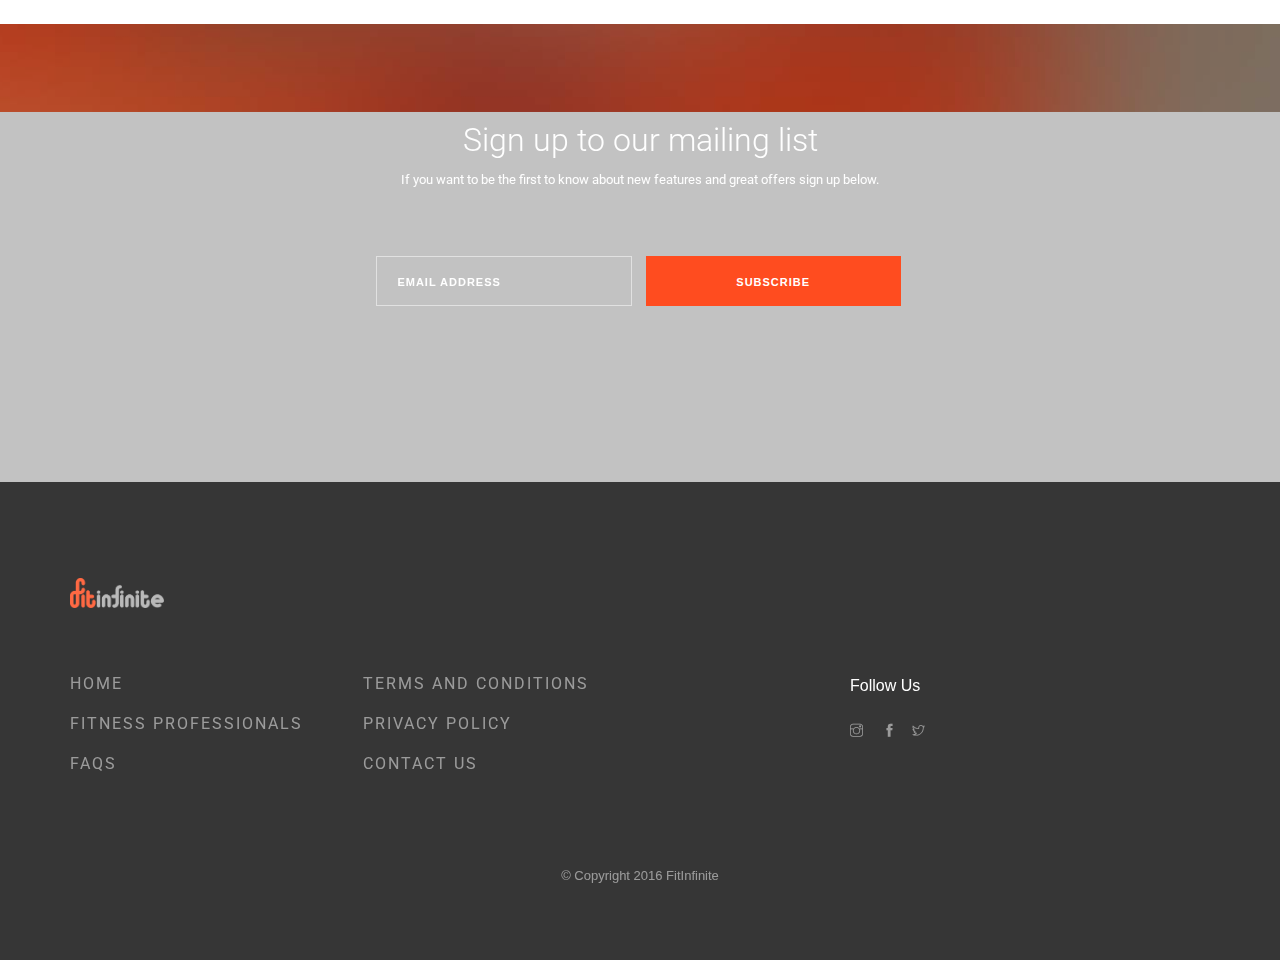
==== commit 9191d7b7: "Fixed homepage carousel. Updated linked CSS and JS files." ====
--- a/index.html
+++ b/index.html
@@ -9,6 +9,9 @@
         <link href="css/font-awesome.min.css" rel="stylesheet" type="text/css" media="all">
         <link href="css/themify-icons.css" rel="stylesheet" type="text/css" media="all" />
         <link href="css/bootstrap.css" rel="stylesheet" type="text/css" media="all" />
+        <link href="css/flexslider.css" rel="stylesheet" type="text/css" media="all" />
+        <link href="css/lightbox.min.css" rel="stylesheet" type="text/css" media="all" />
+        <link href="css/ytplayer.css" rel="stylesheet" type="text/css" media="all" />
         <link href="css/theme-orange.css" rel="stylesheet" type="text/css" media="all" />
         <link href="css/custom.css" rel="stylesheet" type="text/css" media="all" />
         <link href='http://fonts.googleapis.com/css?family=Lato:300,400%7CRaleway:100,400,300,500,600,700%7COpen+Sans:400,500,600' rel='stylesheet' type='text/css'>
@@ -86,7 +89,7 @@
 
 			</section>
 
-			<section>
+      <section>
 				<div class="container">
 					<div class="row">
 						<div class="col-md-6 col-md-push-3 text-center">
@@ -207,13 +210,20 @@
 						</div>
 					</div>
 				</div>
-			</footer></div>
-
-
-	<script src="js/jquery.min.js"></script>
-        <script src="js/bootstrap.min.js"></script>
-        <script src="js/smooth-scroll.min.js"></script>
-        <script src="js/parallax.js"></script>
-        <script src="js/scripts.js"></script>
+			</footer>
+    </div>
+             <script src="js/jquery.min.js"></script>
+             <script src="js/bootstrap.min.js"></script>
+             <script src="js/flickr.js"></script>
+             <script src="js/flexslider.min.js"></script>
+             <script src="js/lightbox.min.js"></script>
+             <script src="js/masonry.min.js"></script>
+             <script src="js/twitterfetcher.min.js"></script>
+             <script src="js/spectragram.min.js"></script>
+             <script src="js/ytplayer.min.js"></script>
+             <script src="js/countdown.min.js"></script>
+             <script src="js/smooth-scroll.min.js"></script>
+             <script src="js/parallax.js"></script>
+             <script src="js/scripts.js"></script>
     </body>
 </html>
--- a/css/ytplayer.css
+++ b/css/ytplayer.css
@@ -0,0 +1,217 @@
+/*___________________________________________________________________________________________________________________________________________________
+ _ jquery.mb.components                                                                                                                             _
+ _                                                                                                                                                  _
+ _ file: mb.YTPlayer.css                                                                                                                            _
+ _ last modified: 19/08/14 19.57                                                                                                                    _
+ _                                                                                                                                                  _
+ _ Open Lab s.r.l., Florence - Italy                                                                                                                _
+ _                                                                                                                                                  _
+ _ email: matteo@open-lab.com                                                                                                                       _
+ _ site: http://pupunzi.com                                                                                                                         _
+ _       http://open-lab.com                                                                                                                        _
+ _ blog: http://pupunzi.open-lab.com                                                                                                                _
+ _ Q&A:  http://jquery.pupunzi.com                                                                                                                  _
+ _                                                                                                                                                  _
+ _ Licences: MIT, GPL                                                                                                                               _
+ _    http://www.opensource.org/licenses/mit-license.php                                                                                            _
+ _    http://www.gnu.org/licenses/gpl.html                                                                                                          _
+ _                                                                                                                                                  _
+ _ Copyright (c) 2001-2014. Matteo Bicocchi (Pupunzi);                                                                                              _
+ ___________________________________________________________________________________________________________________________________________________*/
+
+
+@charset"UTF-8";
+
+.mb_YTPlayer :focus {
+  outline: 0;
+}
+
+.mb_YTPlayer{
+  display:block;
+  transform:translateZ(0);
+  transform-style: preserve-3d;
+  perspective: 1000;
+  backface-visibility: hidden;
+  transform:translate3d(0,0,0);
+  animation-timing-function: linear;
+  box-sizing: border-box;
+}
+
+.mbYTP_wrapper iframe {
+  max-width: 4000px !important;
+}
+
+.inline_YTPlayer{
+  margin-bottom: 20px;
+  vertical-align:top;
+  position:relative;
+  left:0;
+  overflow: hidden;
+  border-radius: 4px;
+  box-shadow: 0 0 5px rgba(0,0,0,.7);
+  background: rgba(0,0,0,.5);
+}
+
+.inline_YTPlayer img{
+  border: none!important;
+  margin:0!important;
+  padding:0!important;
+  -moz-transform: none!important;
+  -webkit-transform: none!important;
+  -o-transform: none!important;
+  transform: none!important;
+}
+
+/*CONTROL BAR*/
+
+.mb_YTPBar .ytpicon{
+  font-size: 20px;
+  font-family: 'ytpregular';
+}
+
+.mb_YTPBar .mb_YTPUrl.ytpicon{
+  font-size: 30px;
+}
+
+.mb_YTPBar{
+  transition: opacity 1s;
+  -moz-transition: opacity 1s;
+  -webkit-transition: opacity 1s;
+  -o-transition: opacity 1s;
+  display:block;
+  width:100%;
+  height:10px;
+  padding:5px;
+  background:#333;
+  position:fixed;
+  bottom:0;
+  left:0;
+  -moz-box-sizing:padding-box;
+  -webkit-box-sizing:border-box;
+  text-align:left;
+  z-index: 1000;
+  font: 14px/16px sans-serif;
+  color:white;
+  opacity:.1;
+}
+
+.mb_YTPBar.visible, .mb_YTPBar:hover{
+  opacity:1;
+}
+
+.mb_YTPBar .buttonBar{
+  -moz-transition: all 1s;
+  -webkit-transition: all 1s;
+  -o-transition: all 1s;
+  transition: all 1s;
+  background:transparent;
+  font:12px/14px Calibri;
+  position:absolute;
+  top:-30px;
+  left:0;
+  padding: 5px;
+  width:100%;
+  -moz-box-sizing: border-box;
+  -webkit-box-sizing: border-box;
+  -o-box-sizing: border-box;
+  box-sizing: border-box;
+}
+
+.mb_YTPBar:hover .buttonBar{
+  background: rgba(0,0,0,0.4);
+}
+
+.mb_YTPBar span{
+  display:inline-block;
+  font:16px/20px Calibri, sans-serif;
+  position:relative;
+  width: 30px;
+  height: 25px;
+  vertical-align: middle;
+}
+
+.mb_YTPBar span.mb_YTPTime{
+  width: 130px;
+}
+
+.mb_YTPBar span.mb_YTPUrl,.mb_YTPBar span.mb_OnlyYT {
+  position: absolute;
+  width: auto;
+  display:block;
+  top:6px;
+  right:10px;
+  cursor: pointer;
+}
+
+.mb_YTPBar span.mb_YTPUrl img{
+  width: 60px;
+}
+
+.mb_YTPBar span.mb_OnlyYT {
+  left:185px;
+  right: auto;
+}
+.mb_YTPBar span.mb_OnlyYT img{
+  width: 25px;
+}
+
+.mb_YTPBar span.mb_YTPUrl a{
+  color:white;
+}
+
+.mb_YTPPlaypause,.mb_YTPlayer .mb_YTPPlaypause img{
+  cursor:pointer;
+}
+
+.mb_YTPMuteUnmute{
+  cursor:pointer;
+}
+
+/*PROGRESS BAR*/
+.mb_YTPProgress{
+  height:10px;
+  width:100%;
+  background:#222;
+  bottom:0;
+  left:0;
+}
+
+.mb_YTPLoaded{
+  height:10px;
+  width:0;
+  background:#444;
+  left:0;
+}
+
+.mb_YTPseekbar{
+  height:10px;
+  width:0;
+  background:#fff;
+  bottom:0;
+  left:0;
+  box-shadow: rgba(82, 82, 82, 0.47) 1px 1px 3px;
+}
+
+.YTPOverlay{
+  backface-visibility: hidden;
+  -webkit-backface-visibility: hidden;
+  -webkit-transform-style: "flat";
+  box-sizing: border-box;
+}
+
+/*RASTER OVERLAY*/
+.YTPOverlay.raster{
+  background: url("../images/raster.png");
+}
+
+.YTPOverlay.raster.retina{
+  background: url("../images/raster@2x.png");
+}
+
+.YTPOverlay.raster-dot{
+  background: url("../images/raster_dot.png");
+}
+
+.YTPOverlay.raster-dot.retina{
+  background: url("../images/raster_dot@2x.png");
+}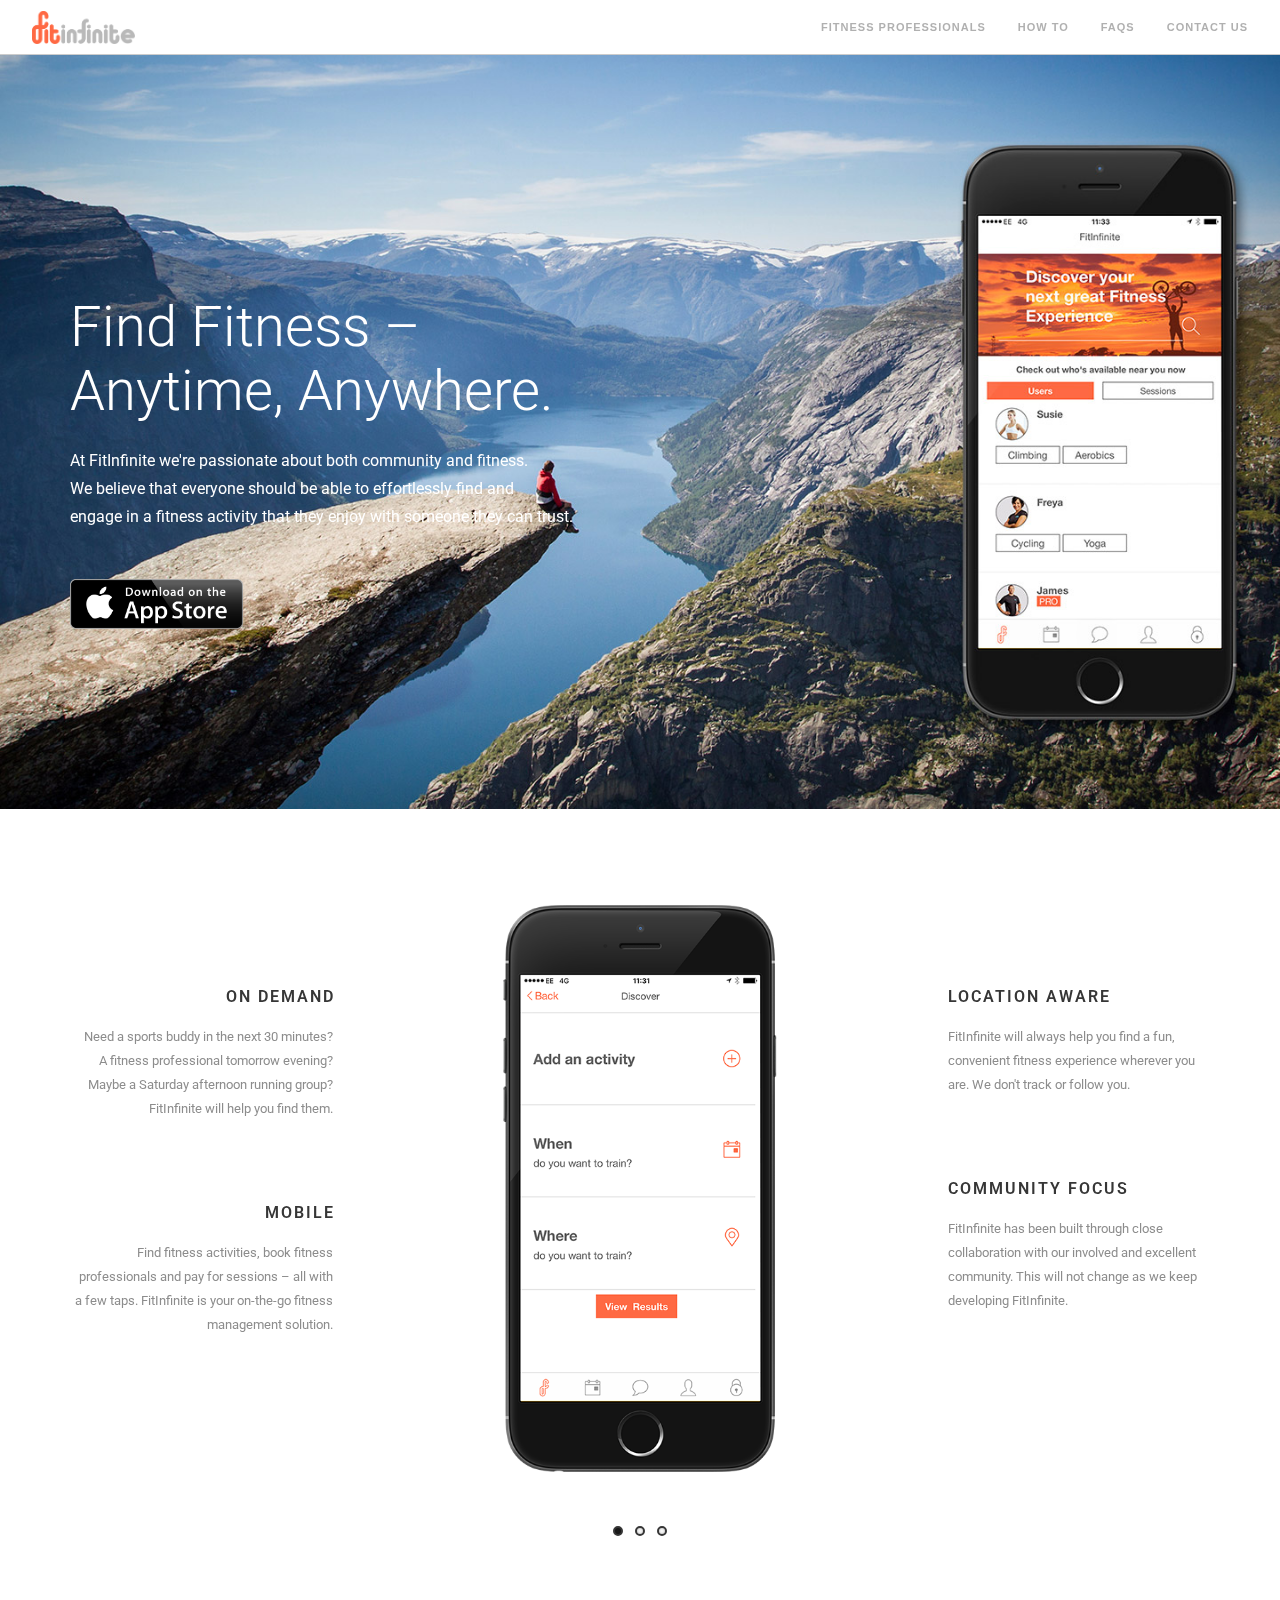
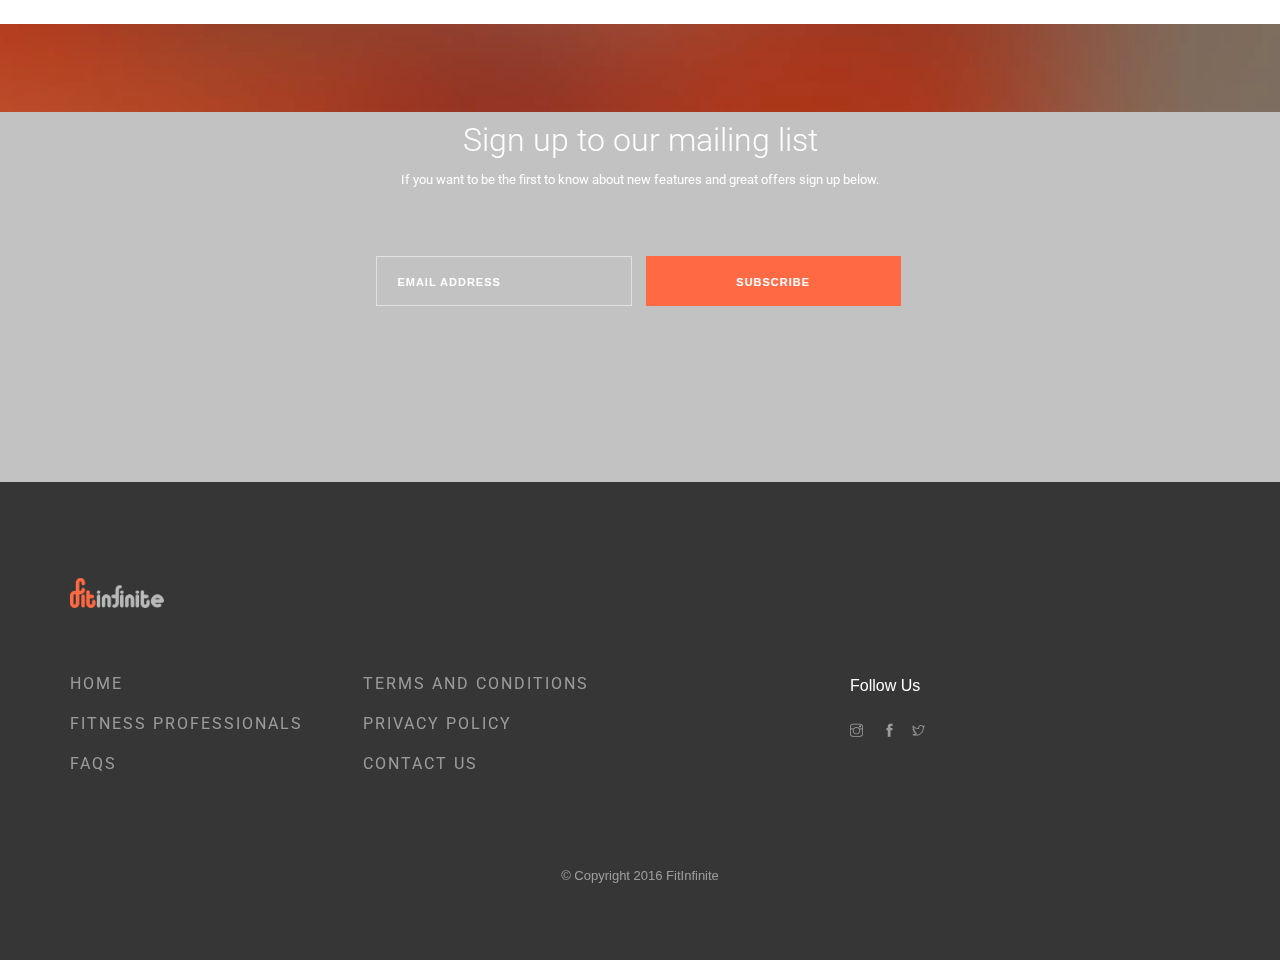
==== commit 7368b7b9: "Formatted Privacy Policy and added table. Added Cookie Consent to Home. Added _blank to external lin" ====
--- a/index.html
+++ b/index.html
@@ -31,6 +31,20 @@
 
     <body class="scroll-assist">
 
+      <!-- COOKIE CONSENT -->
+            <div class="modal-strip bg-white">
+            	<div class="container">
+            		<div class="row">
+            			<div class="col-sm-12 overflow-hidden">
+            				<i class="ti-info-alt icon icon-sm pull-left color-primary"></i>
+            				<p class="mb0 pull-left">Our site uses cookies and by continuing to browse, you're agreeing to our <a href="termsandconditions.html">terms of service</a></p>
+            			</div>
+            		</div>
+            	</div>
+            	<a class="btn btn-sm close-modal">Ok, I agree</a>
+            </div>
+            <!-- COOKIE CONSENT -->
+            
 		<div class="nav-container"><nav>
 		        <div class="nav-bar">
 		            <div class="module left">
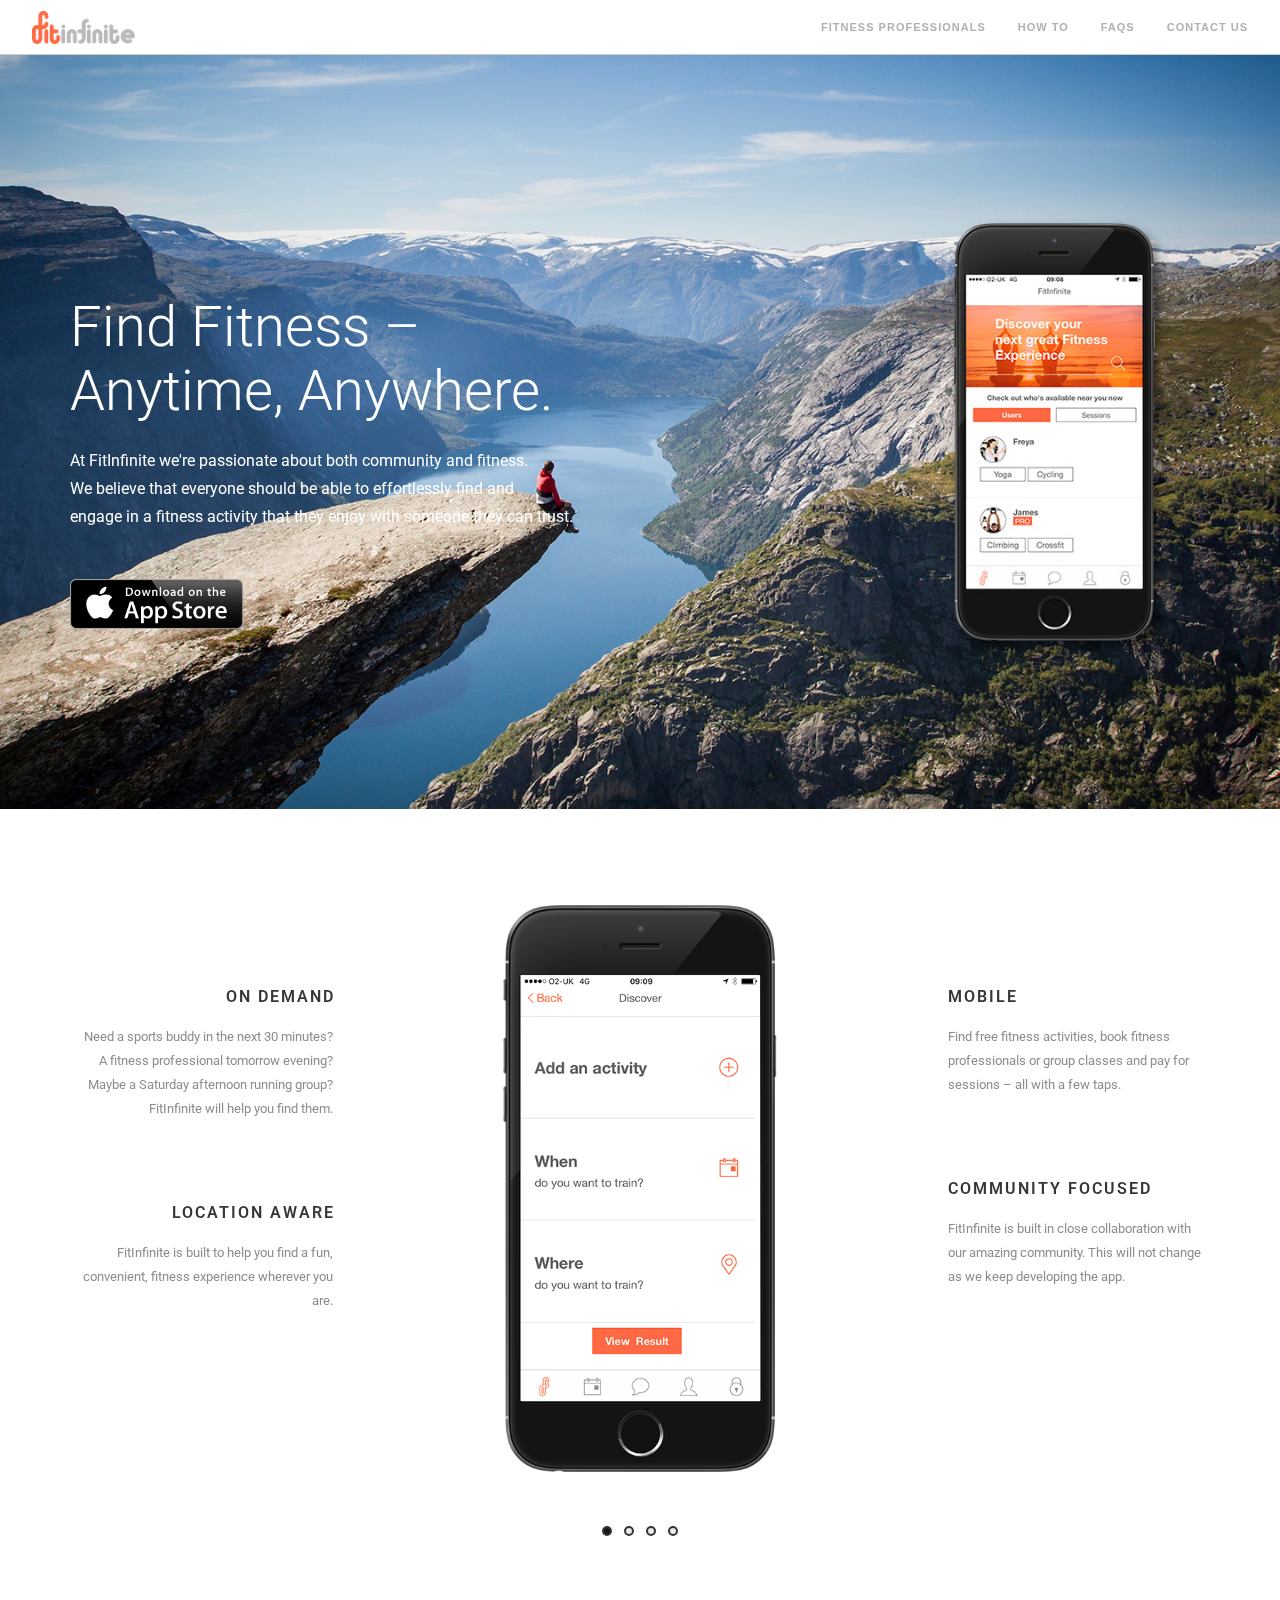
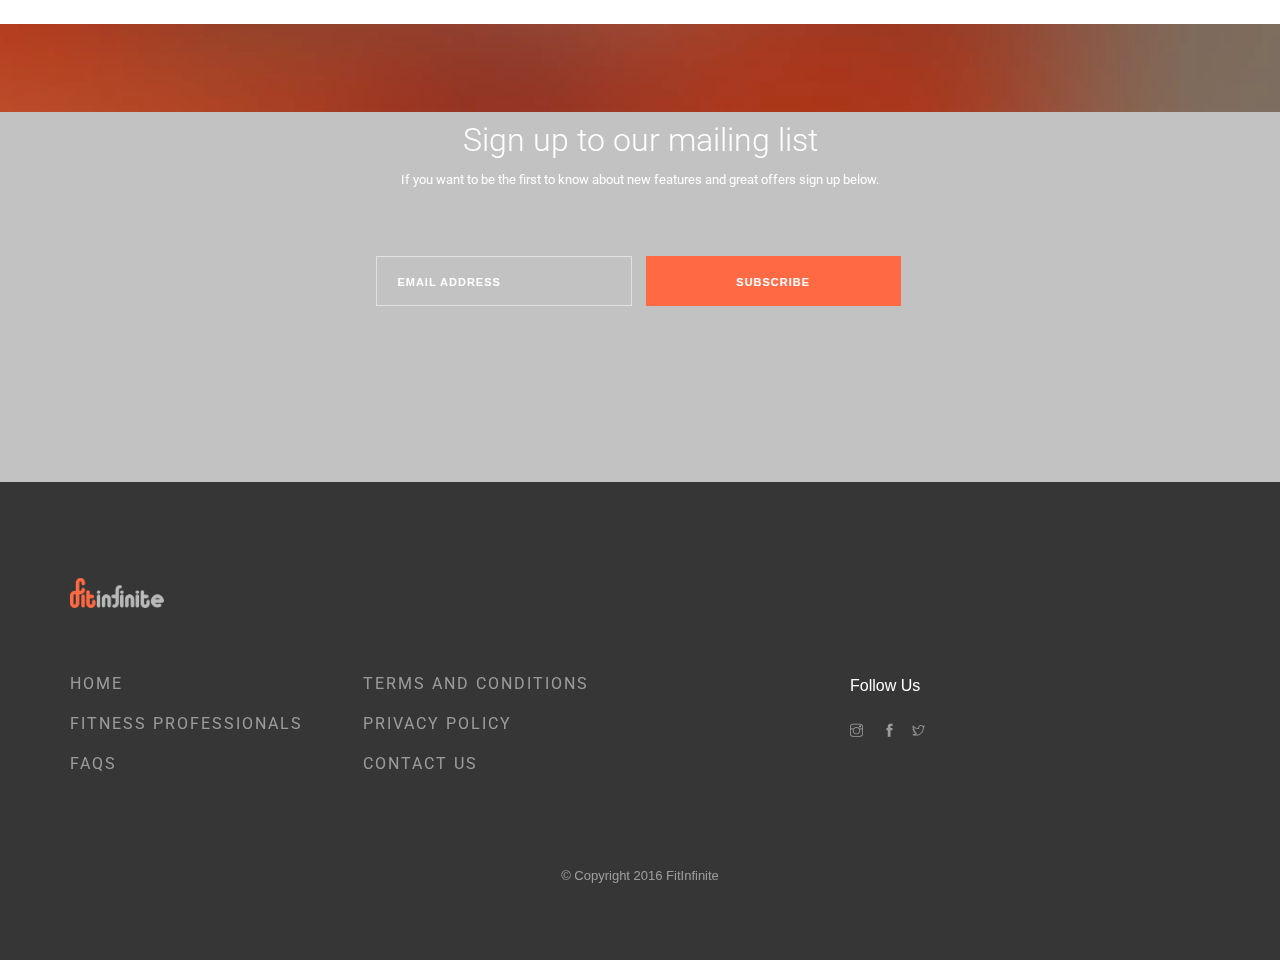
==== commit c50a65f1: "Minor copy edits to homepage. Updated main hero image and carousel images." ====
--- a/index.html
+++ b/index.html
@@ -17,6 +17,7 @@
         <link href='http://fonts.googleapis.com/css?family=Lato:300,400%7CRaleway:100,400,300,500,600,700%7COpen+Sans:400,500,600' rel='stylesheet' type='text/css'>
         <link href="http://fonts.googleapis.com/css?family=Roboto:100,300,400,600,700" rel="stylesheet" type="text/css">
         <link href="css/font-roboto.css" rel="stylesheet" type="text/css">
+
         <script>
           (function(i,s,o,g,r,a,m){i['GoogleAnalyticsObject']=r;i[r]=i[r]||function(){
           (i[r].q=i[r].q||[]).push(arguments)},i[r].l=1*new Date();a=s.createElement(o),
@@ -27,24 +28,11 @@
           ga('send', 'pageview');
 
         </script>
+
     </head>
 
     <body class="scroll-assist">
 
-      <!-- COOKIE CONSENT -->
-            <div class="modal-strip bg-white">
-            	<div class="container">
-            		<div class="row">
-            			<div class="col-sm-12 overflow-hidden">
-            				<i class="ti-info-alt icon icon-sm pull-left color-primary"></i>
-            				<p class="mb0 pull-left">Our site uses cookies and by continuing to browse, you're agreeing to our <a href="termsandconditions.html">terms of service</a></p>
-            			</div>
-            		</div>
-            	</div>
-            	<a class="btn btn-sm close-modal">Ok, I agree</a>
-            </div>
-            <!-- COOKIE CONSENT -->
-            
 		<div class="nav-container"><nav>
 		        <div class="nav-bar">
 		            <div class="module left">
@@ -117,35 +105,37 @@
 									</li><li class="mb32">
 										<img alt="FitInfinite app" src="img/fitinfinite-website-home-carousel-3.png">
 									</li>
-
+                </li><li class="mb32">
+                  <img alt="FitInfinite app" src="img/fitinfinite-website-home-carousel-4.png">
+                </li>
 								</ul>
 							</div>
 						</div>
 
 						<div class="col-md-3 col-md-pull-6">
 							<div class="mt80 mt-xs-80 text-right text-left-xs">
-								<h5 class="uppercase bold mb16">on demand</h5>
-								<p class="fade-1-4">Need a sports buddy in the next 30 minutes? <br>A fitness professional tomorrow evening?<br>Maybe a Saturday afternoon running group? FitInfinite will help you find them.
-								</p>
+								<h5 class="uppercase bold mb16">On Demand</h5>
+								<p class="fade-1-4">Need a sports buddy in the next 30 minutes?<br>
+                  A fitness professional tomorrow evening?<br>
+                  Maybe a Saturday afternoon running group?<br>
+                  FitInfinite will help you find them.</p>
 							</div>
 
 							<div class="mt80 mt-xs-0 text-right text-left-xs">
-								<h5 class="uppercase bold mb16">Mobile</h5>
-								<p class="fade-1-4">
-									Find fitness activities, book fitness professionals and pay for sessions – all with a few taps. FitInfinite is your on-the-go fitness management solution.
-								</p>
+								<h5 class="uppercase bold mb16">Location Aware</h5>
+								<p class="fade-1-4">FitInfinite is built to help you find a fun, convenient, fitness experience wherever you are.</p>
 							</div>
 						</div>
 
 						<div class="col-md-3">
 							<div class="mt80 mt-xs-0">
-								<h5 class="uppercase bold mb16">Location aware</h5>
-								<p class="fade-1-4">FitInfinite will always help you find a fun, convenient fitness experience wherever you are. We don't track or follow you. </p>
+								<h5 class="uppercase bold mb16">Mobile</h5>
+								<p class="fade-1-4">Find free fitness activities, book fitness professionals or group classes and pay for sessions – all with a few taps.</p>
 							</div>
 
 							<div class="mt80 mt-xs-0">
-								<h5 class="uppercase bold mb16">community focus</h5>
-								<p class="fade-1-4">FitInfinite has been built through close collaboration with our involved and excellent community.&nbsp;This will not change as we keep developing FitInfinite.</p>
+								<h5 class="uppercase bold mb16">Community Focused</h5>
+								<p class="fade-1-4">FitInfinite is built in close collaboration with our amazing community. This will not change as we keep developing the app.</p>
 							</div>
 						</div>
 					</div>
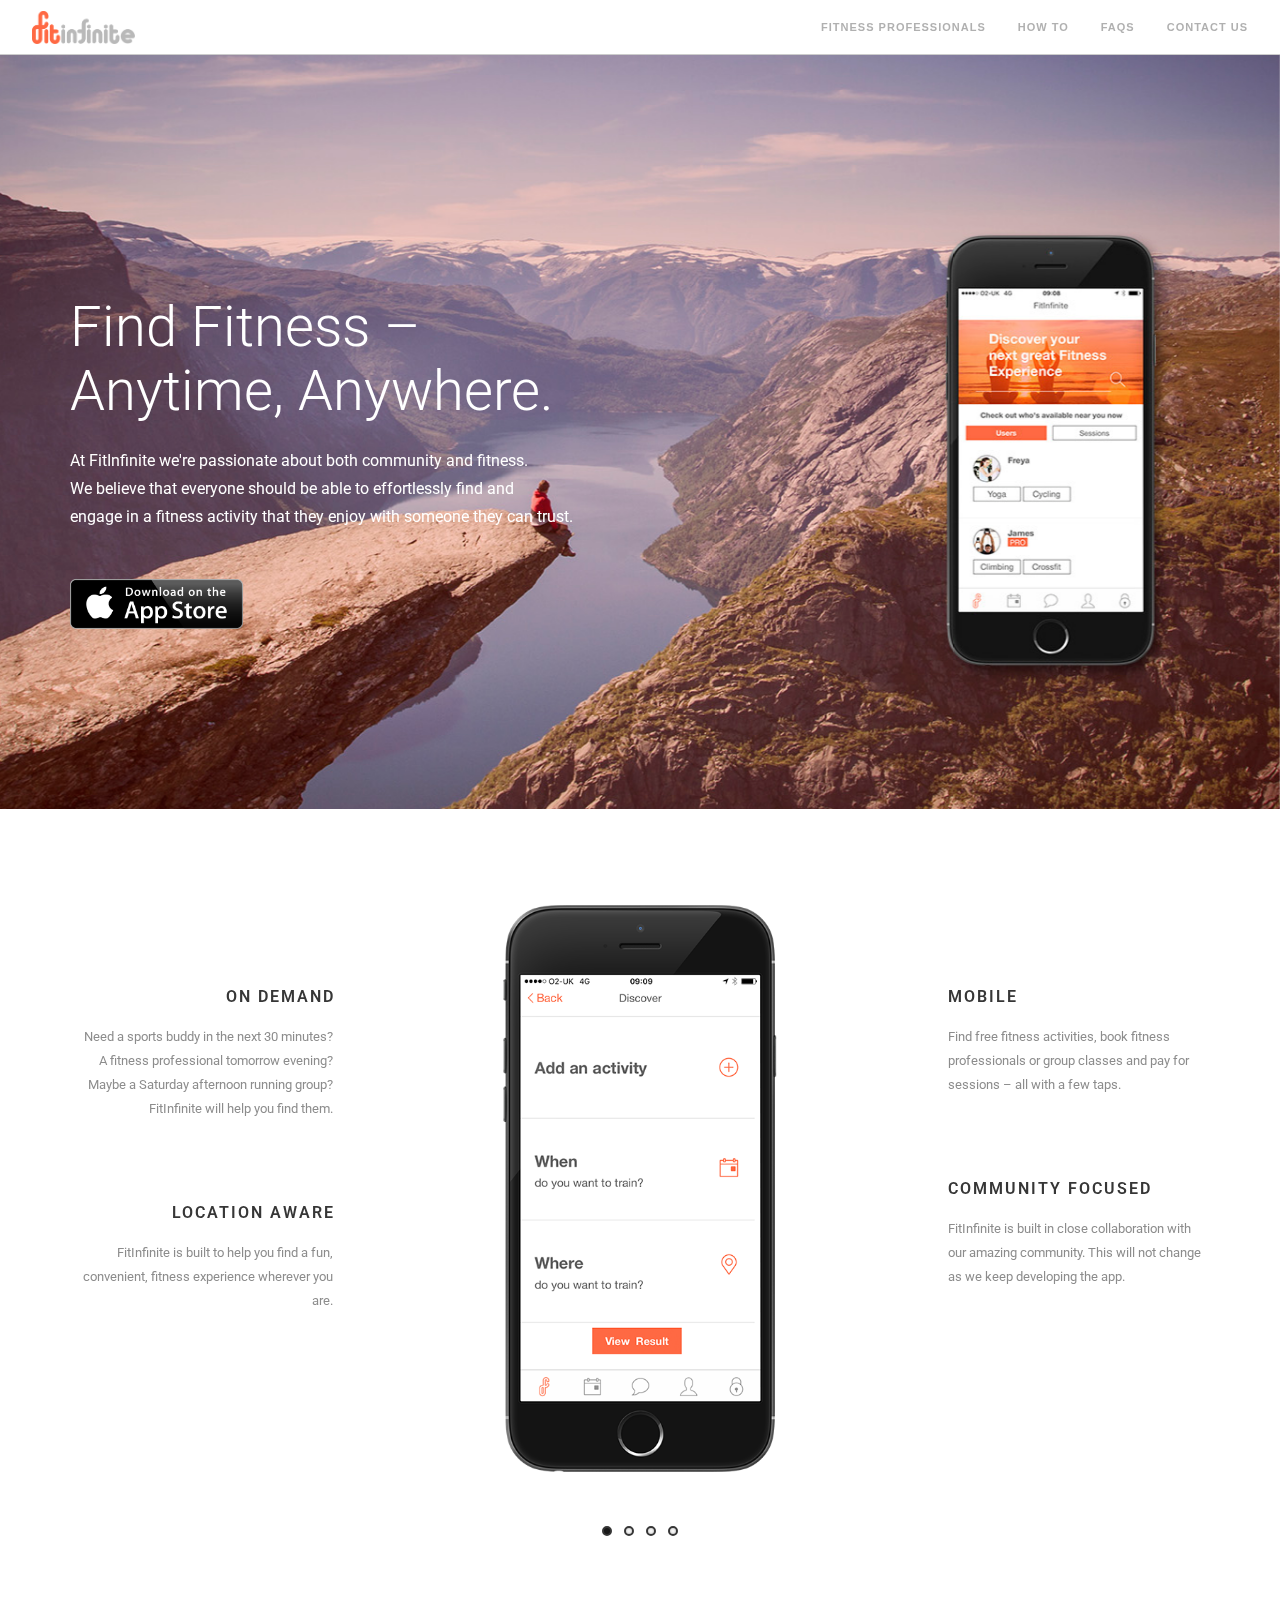
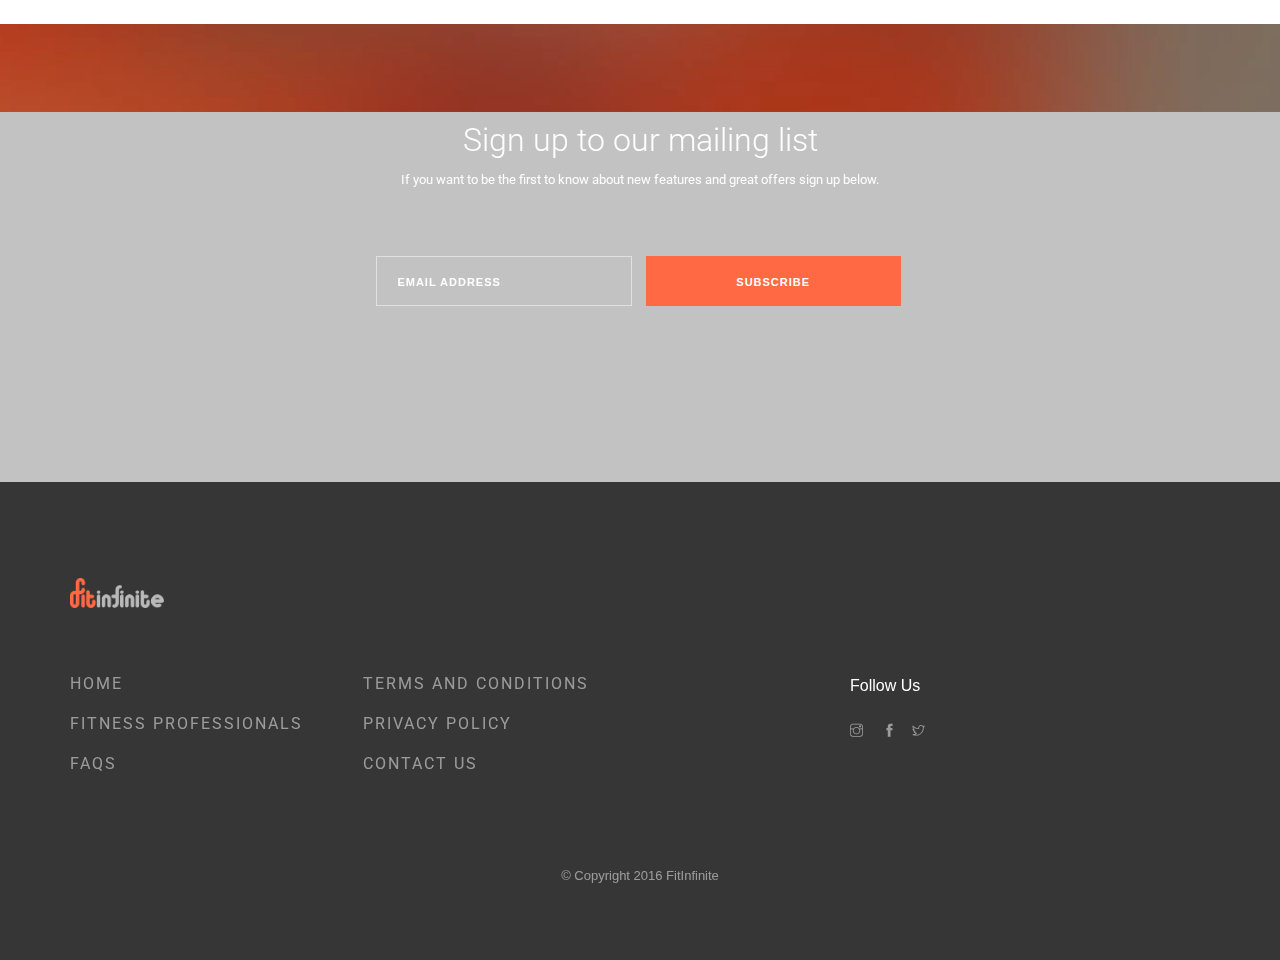
==== commit 8379474b: "Added parallax to home hero image. Added App Store link. Tweaked copy." ====
--- a/index.html
+++ b/index.html
@@ -28,10 +28,23 @@
           ga('send', 'pageview');
 
         </script>
-
     </head>
 
     <body class="scroll-assist">
+
+      <!-- COOKIE CONSENT -->
+            <div class="modal-strip bg-white" data-cookie="dismissed-Nov-2016-post-notification">
+            	<div class="container">
+            		<div class="row">
+            			<div class="col-sm-12 overflow-hidden">
+            				<i class="ti-info-alt icon icon-sm pull-left color-primary"></i>
+            				<p class="mb0 pull-left">Our site uses cookies and by continuing to browse, you're agreeing to our <a href="termsandconditions.html">terms of service</a></p>
+            			</div>
+            		</div>
+            	</div>
+            	<a class="btn btn-sm close-modal">Ok, I agree</a>
+            </div>
+            <!-- COOKIE CONSENT -->
 
 		<div class="nav-container"><nav>
 		        <div class="nav-bar">
@@ -47,15 +60,15 @@
 		            <div class="module-group right">
 		                <div class="module left">
 		                    <ul class="menu">
-                          <li>
-                              <a href="fitnessprofessionals.html" target="_self">Fitness Professionals</a>
-                          </li><li class="vpf">
-                              <a href="howto.html" class="inner-link" target="_self">How To</a>
-                          </li><li class="vpf">
-                              <a href="faqs.html" target="_self">FAQs</a>
-                          </li><li class="vpf">
-                              <a href="contactus.html" target="_self">Contact Us</a>
-                          </li>
+		                        <li>
+		                            <a href="fitnessprofessionals.html" target="_self">fitness professionals</a>
+		                        </li><li class="vpf">
+		                            <a href="howto.html" target="_self">How To</a>
+		                        </li><li class="vpf">
+		                            <a href="faqs.html" target="_self">FAQs</a>
+		                        </li><li class="vpf">
+		                            <a href="contactus.html" target="_self">contact us</a>
+		                        </li>
 
 
 		                    </ul>
@@ -71,7 +84,7 @@
 
 		<div class="main-container">
 
-		<section class="image-bg pt240 pb180 pt-xs-80 pb-xs-80">
+		<section class="image-bg pt240 pb180 pt-xs-80 pb-xs-80 parallax">
 				<div class="background-image-holder">
 					<img alt="image" class="background-image" src="img/fitinfinite-homepage-iphone.jpg">
 				</div>
@@ -81,7 +94,7 @@
 						<div class="col-md-8 col-sm-12">
 							<h1>Find Fitness – <br>Anytime, Anywhere.</h1>
 							<p class="lead mb48 mb-xs-32">At FitInfinite we're passionate about both community and fitness.&nbsp;<br>We believe that everyone should be able to effortlessly find and <br>engage in a fitness activity that they enjoy with someone they can trust.</p>
-							<a href="#">
+							<a href="https://itunes.apple.com/us/app/fitinfinite/id1033846614?ls=1&amp;mt=8" target="_self">
 								<img class="image-xs" alt="App Store" src="img/appstore.png">
 							</a>
 						</div>
@@ -91,7 +104,7 @@
 
 			</section>
 
-      <section>
+			<section>
 				<div class="container">
 					<div class="row">
 						<div class="col-md-6 col-md-push-3 text-center">
@@ -115,26 +128,24 @@
 						<div class="col-md-3 col-md-pull-6">
 							<div class="mt80 mt-xs-80 text-right text-left-xs">
 								<h5 class="uppercase bold mb16">On Demand</h5>
-								<p class="fade-1-4">Need a sports buddy in the next 30 minutes?<br>
-                  A fitness professional tomorrow evening?<br>
-                  Maybe a Saturday afternoon running group?<br>
-                  FitInfinite will help you find them.</p>
+								<p class="fade-1-4">Need a sports buddy in the next 30 minutes? <br>A fitness professional tomorrow evening?<br>Maybe a Saturday afternoon running group? FitInfinite will help you find them.
+								</p>
 							</div>
 
 							<div class="mt80 mt-xs-0 text-right text-left-xs">
 								<h5 class="uppercase bold mb16">Location Aware</h5>
-								<p class="fade-1-4">FitInfinite is built to help you find a fun, convenient, fitness experience wherever you are.</p>
+								<p class="fade-1-4">FitInfinite is built to help you find a fun, convenient, fitness experience wherever you are. </p>
 							</div>
 						</div>
 
 						<div class="col-md-3">
 							<div class="mt80 mt-xs-0">
-								<h5 class="uppercase bold mb16">Mobile</h5>
+								<h5 class="uppercase bold mb16">mobile</h5>
 								<p class="fade-1-4">Find free fitness activities, book fitness professionals or group classes and pay for sessions – all with a few taps.</p>
 							</div>
 
 							<div class="mt80 mt-xs-0">
-								<h5 class="uppercase bold mb16">Community Focused</h5>
+								<h5 class="uppercase bold mb16">community focused</h5>
 								<p class="fade-1-4">FitInfinite is built in close collaboration with our amazing community. This will not change as we keep developing the app.</p>
 							</div>
 						</div>
@@ -183,18 +194,18 @@
 					<div class="row mb64 mb-xs-24">
 						<div class="col-md-3 col-sm-4">
               <ul>
-								<li><a href="index.html" target="_self"><h5 class="uppercase mb16 fade-on-hover">Home</h5></a></li>
-								<li><a href="fitnessprofessionals.html" target="_self"><h5 class="uppercase mb16 fade-on-hover">Fitness Professionals</h5></a></li>
+                <li><a href="index.html" target="_self"><h5 class="uppercase mb16 fade-on-hover">Home</h5></a></li>
+                <li><a href="fitnessprofessionals.html" target="_self"><h5 class="uppercase mb16 fade-on-hover">Fitness Professionals</h5></a></li>
                 <li><a href="faqs.html" target="_self"><h5 class="uppercase mb16 fade-on-hover vpf">FAQs</h5></a></li>
-							</ul>
-						</div>
-
-						<div class="col-md-3 col-sm-4">
-							<ul>
-								<li><a href="termsandconditions.html" target="_self"><h5 class="uppercase mb16 fade-on-hover">Terms and Conditions</h5></a></li>
+              </ul>
+            </div>
+
+            <div class="col-md-3 col-sm-4">
+              <ul>
+                <li><a href="termsandconditions.html" target="_self"><h5 class="uppercase mb16 fade-on-hover">Terms and Conditions</h5></a></li>
                 <li><a href="privacypolicy.html" target="_self"><h5 class="uppercase mb16 fade-on-hover vpf">Privacy Policy</h5></a></li>
                 <li><a href="contactus.html" target="_self"><h5 class="uppercase mb16 fade-on-hover vpf">Contact Us</h5></a></li>
-							</ul>
+              </ul>
 						</div>
 
 						<div class="col-md-4 col-md-offset-2 col-sm-4">
@@ -216,18 +227,20 @@
 				</div>
 			</footer>
     </div>
-             <script src="js/jquery.min.js"></script>
-             <script src="js/bootstrap.min.js"></script>
-             <script src="js/flickr.js"></script>
-             <script src="js/flexslider.min.js"></script>
-             <script src="js/lightbox.min.js"></script>
-             <script src="js/masonry.min.js"></script>
-             <script src="js/twitterfetcher.min.js"></script>
-             <script src="js/spectragram.min.js"></script>
-             <script src="js/ytplayer.min.js"></script>
-             <script src="js/countdown.min.js"></script>
-             <script src="js/smooth-scroll.min.js"></script>
-             <script src="js/parallax.js"></script>
-             <script src="js/scripts.js"></script>
-    </body>
+
+
+      <script src="js/jquery.min.js"></script>
+      <script src="js/bootstrap.min.js"></script>
+      <script src="js/flickr.js"></script>
+      <script src="js/flexslider.min.js"></script>
+      <script src="js/lightbox.min.js"></script>
+      <script src="js/masonry.min.js"></script>
+      <script src="js/twitterfetcher.min.js"></script>
+      <script src="js/spectragram.min.js"></script>
+      <script src="js/ytplayer.min.js"></script>
+      <script src="js/countdown.min.js"></script>
+      <script src="js/smooth-scroll.min.js"></script>
+      <script src="js/parallax.js"></script>
+      <script src="js/scripts.js"></script>
+</body>
 </html>
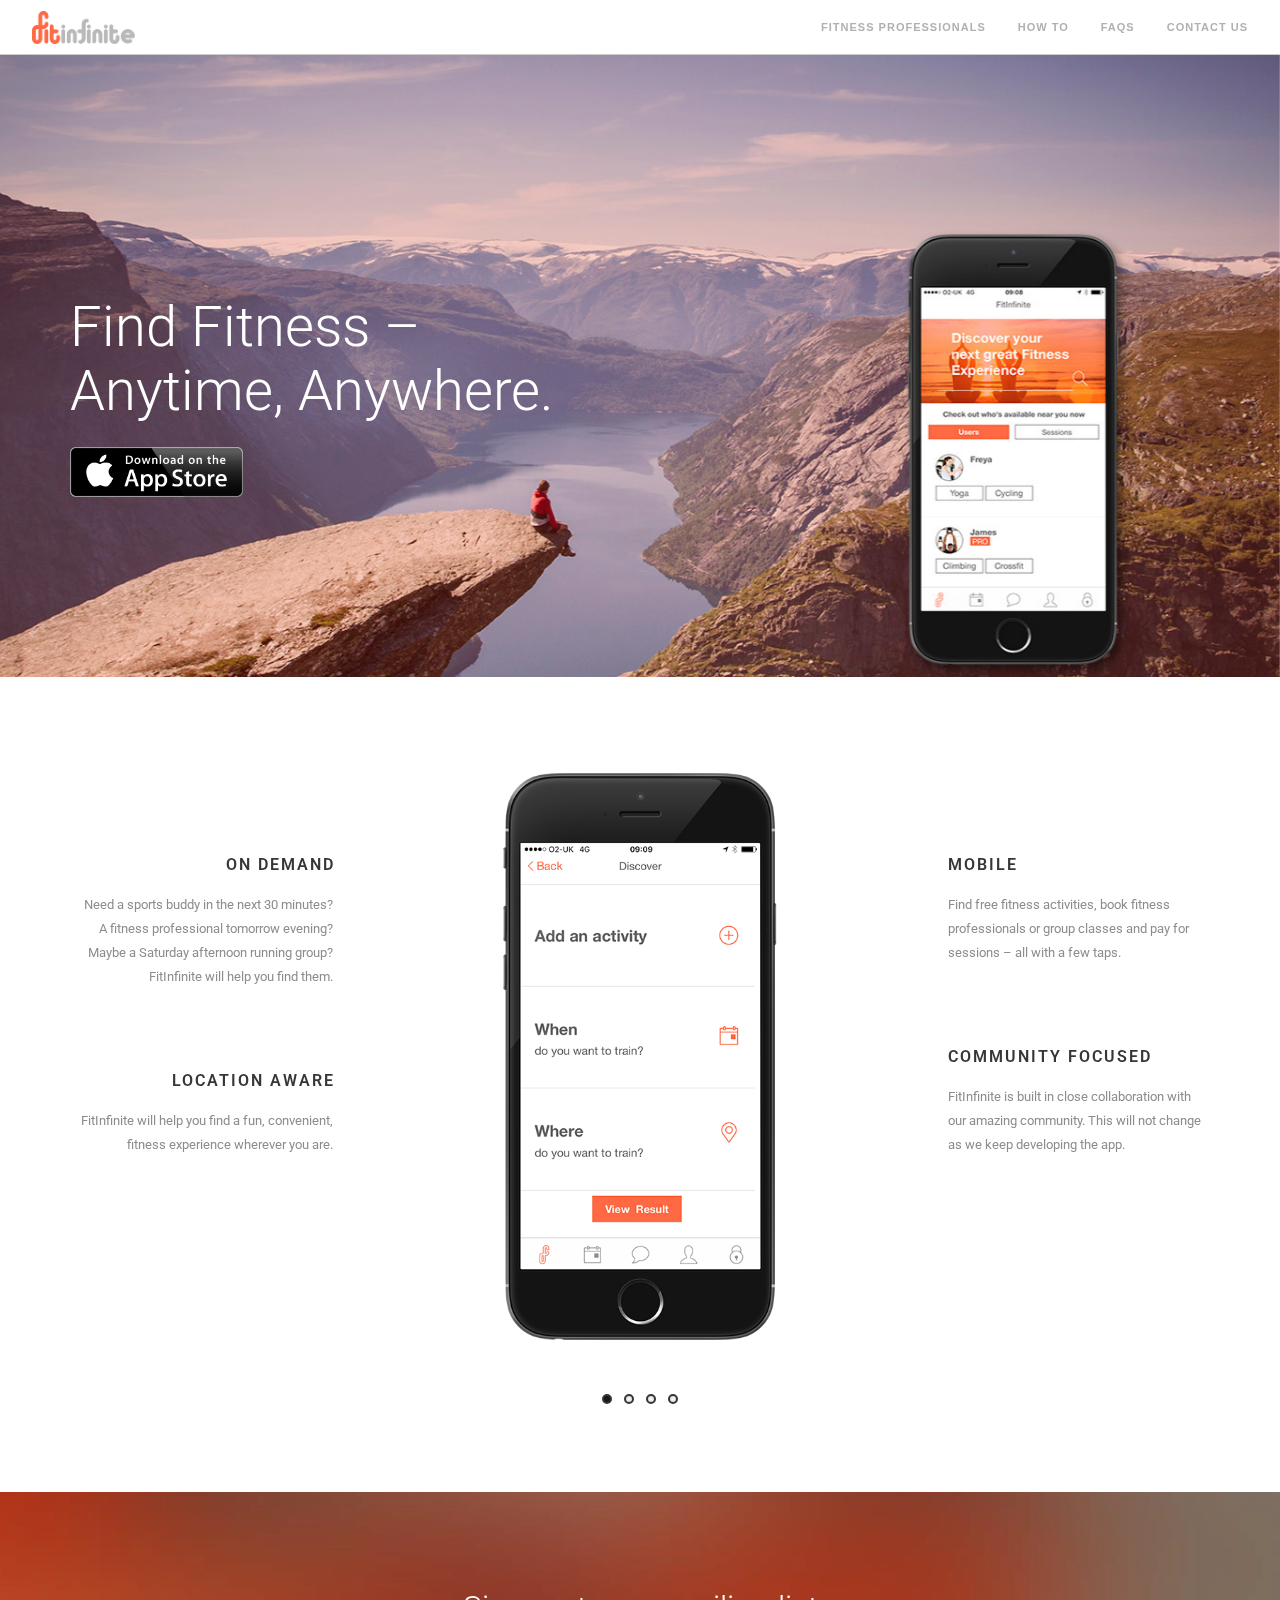
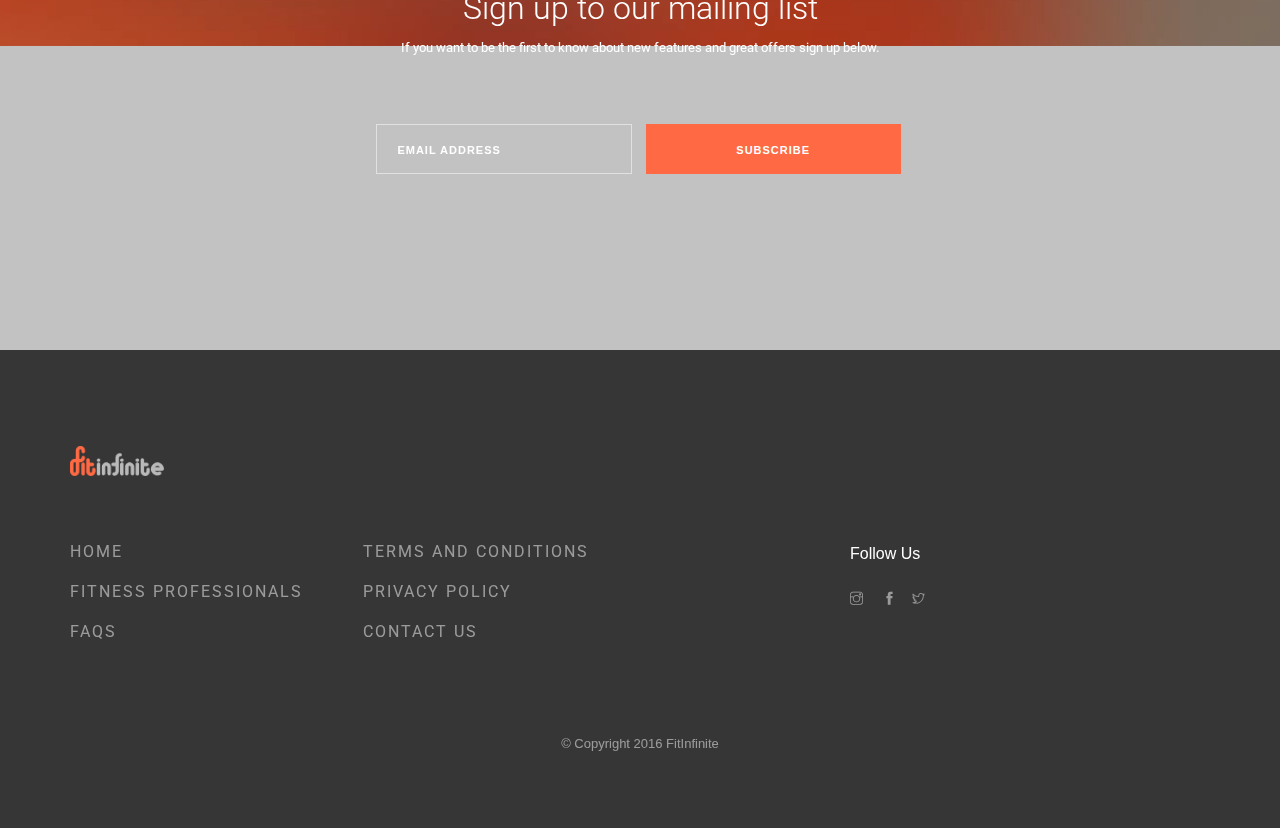
==== commit 020f05f4: "Added How To videos Updated home page hero image Style changes to FAQs" ====
--- a/index.html
+++ b/index.html
@@ -93,7 +93,9 @@
 					<div class="row">
 						<div class="col-md-8 col-sm-12">
 							<h1>Find Fitness – <br>Anytime, Anywhere.</h1>
-							<p class="lead mb48 mb-xs-32">At FitInfinite we're passionate about both community and fitness.&nbsp;<br>We believe that everyone should be able to effortlessly find and <br>engage in a fitness activity that they enjoy with someone they can trust.</p>
+
+              <!-- <p class="lead mb48 mb-xs-32">At FitInfinite we're passionate about both community and fitness. We believe that everyone should be able to effortlessly find and engage in a fitness activity that they enjoy with someone they can trust.</p> -->
+
 							<a href="https://itunes.apple.com/us/app/fitinfinite/id1033846614?ls=1&amp;mt=8" target="_self">
 								<img class="image-xs" alt="App Store" src="img/appstore.png">
 							</a>
@@ -134,7 +136,7 @@
 
 							<div class="mt80 mt-xs-0 text-right text-left-xs">
 								<h5 class="uppercase bold mb16">Location Aware</h5>
-								<p class="fade-1-4">FitInfinite is built to help you find a fun, convenient, fitness experience wherever you are. </p>
+								<p class="fade-1-4">FitInfinite will help you find a fun, convenient, fitness experience wherever you are. </p>
 							</div>
 						</div>
 
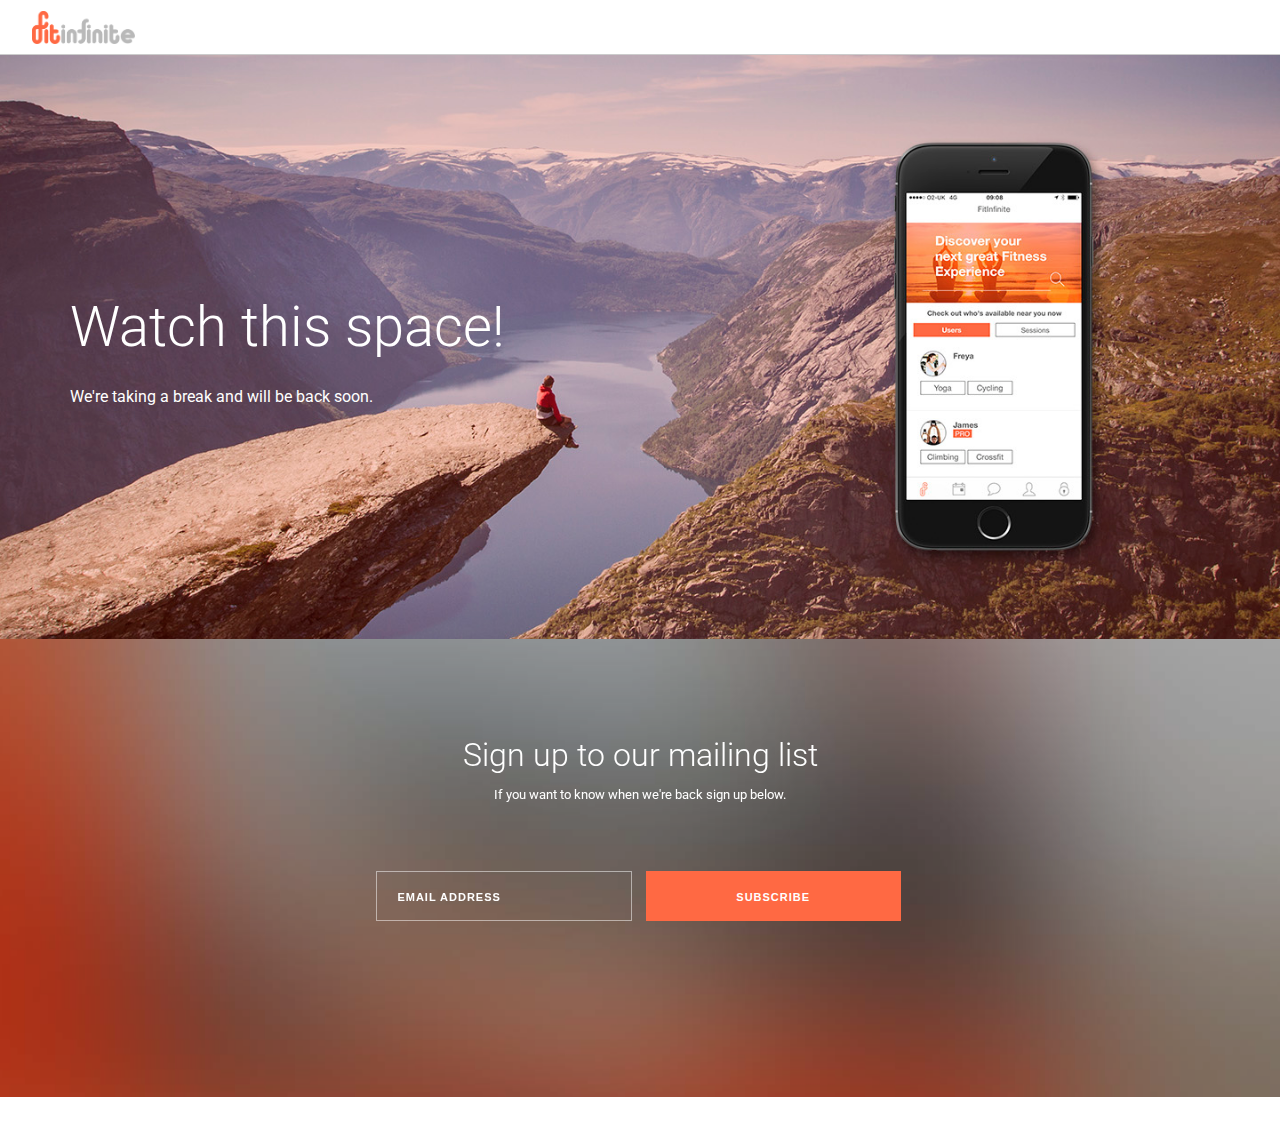
==== commit b6c38ff7: "Change home page to holding page" ====
--- a/index.html
+++ b/index.html
@@ -3,49 +3,20 @@
 <html lang="en">
     <head>
         <meta charset="utf-8">
-        <title>FitInfinite</title>
+        <title></title>
         <meta name="description" content="fitinfinite, home page, sports buddy, trainer, fitness professional, fitness buddy, fitness app, sports app, trainer app, fitness app"/>
         <meta name="viewport" content="width=device-width, initial-scale=1.0">
-        <link href="css/font-awesome.min.css" rel="stylesheet" type="text/css" media="all">
         <link href="css/themify-icons.css" rel="stylesheet" type="text/css" media="all" />
         <link href="css/bootstrap.css" rel="stylesheet" type="text/css" media="all" />
-        <link href="css/flexslider.css" rel="stylesheet" type="text/css" media="all" />
-        <link href="css/lightbox.min.css" rel="stylesheet" type="text/css" media="all" />
-        <link href="css/ytplayer.css" rel="stylesheet" type="text/css" media="all" />
         <link href="css/theme-orange.css" rel="stylesheet" type="text/css" media="all" />
         <link href="css/custom.css" rel="stylesheet" type="text/css" media="all" />
         <link href='http://fonts.googleapis.com/css?family=Lato:300,400%7CRaleway:100,400,300,500,600,700%7COpen+Sans:400,500,600' rel='stylesheet' type='text/css'>
         <link href="http://fonts.googleapis.com/css?family=Roboto:100,300,400,600,700" rel="stylesheet" type="text/css">
         <link href="css/font-roboto.css" rel="stylesheet" type="text/css">
-
-        <script>
-          (function(i,s,o,g,r,a,m){i['GoogleAnalyticsObject']=r;i[r]=i[r]||function(){
-          (i[r].q=i[r].q||[]).push(arguments)},i[r].l=1*new Date();a=s.createElement(o),
-          m=s.getElementsByTagName(o)[0];a.async=1;a.src=g;m.parentNode.insertBefore(a,m)
-          })(window,document,'script','https://www.google-analytics.com/analytics.js','ga');
-
-          ga('create', 'UA-62111840-4', 'auto');
-          ga('send', 'pageview');
-
-        </script>
     </head>
 
     <body class="scroll-assist">
-
-      <!-- COOKIE CONSENT -->
-            <div class="modal-strip bg-white" data-cookie="dismissed-Nov-2016-post-notification">
-            	<div class="container">
-            		<div class="row">
-            			<div class="col-sm-12 overflow-hidden">
-            				<i class="ti-info-alt icon icon-sm pull-left color-primary"></i>
-            				<p class="mb0 pull-left">Our site uses cookies and by continuing to browse, you're agreeing to our <a href="termsandconditions.html">terms of service</a></p>
-            			</div>
-            		</div>
-            	</div>
-            	<a class="btn btn-sm close-modal">Ok, I agree</a>
-            </div>
-            <!-- COOKIE CONSENT -->
-
+				
 		<div class="nav-container"><nav>
 		        <div class="nav-bar">
 		            <div class="module left">
@@ -57,106 +28,122 @@
 		            <div class="module widget-handle mobile-toggle right visible-sm visible-xs">
 		                <i class="ti-menu"></i>
 		            </div>
-		            <div class="module-group right">
-		                <div class="module left">
-		                    <ul class="menu">
-		                        <li>
-		                            <a href="fitnessprofessionals.html" target="_self">fitness professionals</a>
-		                        </li><li class="vpf">
-		                            <a href="howto.html" target="_self">How To</a>
-		                        </li><li class="vpf">
-		                            <a href="faqs.html" target="_self">FAQs</a>
-		                        </li><li class="vpf">
-		                            <a href="contactus.html" target="_self">contact us</a>
-		                        </li>
-
-
-		                    </ul>
-		                </div>
-
-
-		            </div>
-
+		            
+		            
 		        </div>
 		    </nav>
-
+		    
+		    
+		
+		    
+		
+		    
+		    
+		
+		    
+		    
+		
+		    
+		    
+		
+		    
+		    
+		
+		    
+		    
+		
+		    
+		    
+		
+		    
+		    
+		
+		    
+		    
+		
+		    
+		    
+		
+		    
+		
+		    
+		    
+		
+		    
+		    
+		
+		    
+		    
+		
+		    
+		    
+		
+		    
+		    
+		
+		    
+		    
+		
+		    
+		    
+		
+		    
+		
+		    
+		    
+		
+		    
+		
+		    
+		    
+		
+		    
+		
+		    
+		    
+		
+		    
+		    
+		
+		    
+		    
+		
+		    
+		    
+		
 		</div>
-
+		
 		<div class="main-container">
-
-		<section class="image-bg pt240 pb180 pt-xs-80 pb-xs-80 parallax">
+					
+			
+					
+			
+					
+			
+					
+			
+					
+			
+					
+			
+		<section class="image-bg pt240 pb180 pt-xs-80 pb-xs-80">
 				<div class="background-image-holder">
 					<img alt="image" class="background-image" src="img/fitinfinite-homepage-iphone.jpg">
 				</div>
-
+				
 				<div class="container">
 					<div class="row">
 						<div class="col-md-8 col-sm-12">
-							<h1>Find Fitness – <br>Anytime, Anywhere.</h1>
-
-              <!-- <p class="lead mb48 mb-xs-32">At FitInfinite we're passionate about both community and fitness. We believe that everyone should be able to effortlessly find and engage in a fitness activity that they enjoy with someone they can trust.</p> -->
-
-							<a href="https://itunes.apple.com/us/app/fitinfinite/id1033846614?ls=1&amp;mt=8" target="_self">
-								<img class="image-xs" alt="App Store" src="img/appstore.png">
-							</a>
+							<h1>Watch this space!</h1>
+							<p class="lead mb48 mb-xs-32">We're taking a break and will be back soon.<br></p>
+							
 						</div>
 					</div>
-
+					
 				</div>
-
+				
 			</section>
-
-			<section>
-				<div class="container">
-					<div class="row">
-						<div class="col-md-6 col-md-push-3 text-center">
-							<div class="image-slider slider-paging-controls controls-outside">
-								<ul class="slides">
-
-									<li class="mb32">
-										<img alt="FitInfinite app" src="img/fitinfinite-website-home-carousel-1.png">
-									</li><li class="mb32">
-										<img alt="FitInfinite app" src="img/fitinfinite-website-home-carousel-2.png">
-									</li><li class="mb32">
-										<img alt="FitInfinite app" src="img/fitinfinite-website-home-carousel-3.png">
-									</li>
-                </li><li class="mb32">
-                  <img alt="FitInfinite app" src="img/fitinfinite-website-home-carousel-4.png">
-                </li>
-								</ul>
-							</div>
-						</div>
-
-						<div class="col-md-3 col-md-pull-6">
-							<div class="mt80 mt-xs-80 text-right text-left-xs">
-								<h5 class="uppercase bold mb16">On Demand</h5>
-								<p class="fade-1-4">Need a sports buddy in the next 30 minutes? <br>A fitness professional tomorrow evening?<br>Maybe a Saturday afternoon running group? FitInfinite will help you find them.
-								</p>
-							</div>
-
-							<div class="mt80 mt-xs-0 text-right text-left-xs">
-								<h5 class="uppercase bold mb16">Location Aware</h5>
-								<p class="fade-1-4">FitInfinite will help you find a fun, convenient, fitness experience wherever you are. </p>
-							</div>
-						</div>
-
-						<div class="col-md-3">
-							<div class="mt80 mt-xs-0">
-								<h5 class="uppercase bold mb16">mobile</h5>
-								<p class="fade-1-4">Find free fitness activities, book fitness professionals or group classes and pay for sessions – all with a few taps.</p>
-							</div>
-
-							<div class="mt80 mt-xs-0">
-								<h5 class="uppercase bold mb16">community focused</h5>
-								<p class="fade-1-4">FitInfinite is built in close collaboration with our amazing community. This will not change as we keep developing the app.</p>
-							</div>
-						</div>
-					</div>
-
-				</div>
-
-			</section>
-
+			
 			<section class="image-bg overlay parallax">
 		            <div class="background-image-holder">
 		                <img alt="image" class="background-image" src="img/home-2-5.jpg">
@@ -165,10 +152,10 @@
 		                <div class="row mb40 mb-xs-24">
 		                    <div class="col-sm-12 text-center">
 		                        <h3 class="mb8">Sign up to our mailing list</h3>
-		                        <p>If you want to be the first to know about new features and great offers sign up below.</p>
+		                        <p>If you want to know when we're back sign up below.</p>
 		                    </div>
 		                </div>
-
+		                
 		                <div class="row mb80 mb-xs-24">
 		                    <div class="col-sm-6 col-sm-offset-3">
 		                        <form class="form-newsletter halves" data-success="Thanks for subscribing!" data-error="Oops, that doesn't look like a valid email address. Please try again.">
@@ -179,70 +166,19 @@
 		                        </form>
 		                    </div>
 		                </div>
-
-
-
+		                
+		                
+		                
 		            </div>
-
-		        </section><footer class="footer-2 bg-dark pt96 pt-xs-40">
-				<div class="container">
-					<div class="row mb64 mb-xs-24">
-						<div class="col-sm-12">
-							<a href="#">
-								<div class="vnu"><img alt="FitInfinite" class="image-xxs" src="img/fitinfinite-website-logo.png"></div>
-							</a>
-						</div>
-					</div>
-					<div class="row mb64 mb-xs-24">
-						<div class="col-md-3 col-sm-4">
-              <ul>
-                <li><a href="index.html" target="_self"><h5 class="uppercase mb16 fade-on-hover">Home</h5></a></li>
-                <li><a href="fitnessprofessionals.html" target="_self"><h5 class="uppercase mb16 fade-on-hover">Fitness Professionals</h5></a></li>
-                <li><a href="faqs.html" target="_self"><h5 class="uppercase mb16 fade-on-hover vpf">FAQs</h5></a></li>
-              </ul>
-            </div>
-
-            <div class="col-md-3 col-sm-4">
-              <ul>
-                <li><a href="termsandconditions.html" target="_self"><h5 class="uppercase mb16 fade-on-hover">Terms and Conditions</h5></a></li>
-                <li><a href="privacypolicy.html" target="_self"><h5 class="uppercase mb16 fade-on-hover vpf">Privacy Policy</h5></a></li>
-                <li><a href="contactus.html" target="_self"><h5 class="uppercase mb16 fade-on-hover vpf">Contact Us</h5></a></li>
-              </ul>
-						</div>
-
-						<div class="col-md-4 col-md-offset-2 col-sm-4">
-							<p class="lead">Follow Us</p>
-							<ul class="list-inline social-list">
-								<li><a href="https://www.instagram.com/fitinfinite/" target="_blank"><i class="ti ti-instagram"></i></a></li>
-								<li><a href="https://www.facebook.com/fitinfinite" target="_blank"><i class="ti ti-facebook"></i></a></li><li class="vpf"><a href="https://twitter.com/fit_infinite" target="_blank"><i class="ti ti-twitter"></i></a></li>
-
-
-							</ul>
-						</div>
-					</div>
-
-					<div class="row fade-half">
-						<div class="col-sm-12 text-center">
-							<span>© Copyright 2016 FitInfinite</span>
-						</div>
-					</div>
-				</div>
-			</footer>
-    </div>
-
-
-      <script src="js/jquery.min.js"></script>
-      <script src="js/bootstrap.min.js"></script>
-      <script src="js/flickr.js"></script>
-      <script src="js/flexslider.min.js"></script>
-      <script src="js/lightbox.min.js"></script>
-      <script src="js/masonry.min.js"></script>
-      <script src="js/twitterfetcher.min.js"></script>
-      <script src="js/spectragram.min.js"></script>
-      <script src="js/ytplayer.min.js"></script>
-      <script src="js/countdown.min.js"></script>
-      <script src="js/smooth-scroll.min.js"></script>
-      <script src="js/parallax.js"></script>
-      <script src="js/scripts.js"></script>
+		            
+		        </section></div>
+		
+				
+	<script src="js/jquery.min.js"></script>
+        <script src="js/bootstrap.min.js"></script>
+        <script src="js/parallax.js"></script>
+        <script src="js/scripts.js"></script>
+        <script> (function(i,s,o,g,r,a,m){i['GoogleAnalyticsObject']=r;i[r]=i[r]||function(){ (i[r].q=i[r].q||[]).push(arguments)},i[r].l=1*new Date();a=s.createElement(o), m=s.getElementsByTagName(o)[0];a.async=1;a.src=g;m.parentNode.insertBefore(a,m) })(window,document,'script','https://www.google-analytics.com/analytics.js','ga'); ga('create', 'UA-62111840-4', 'auto'); ga('send', 'pageview'); </script>
 </body>
 </html>
+				